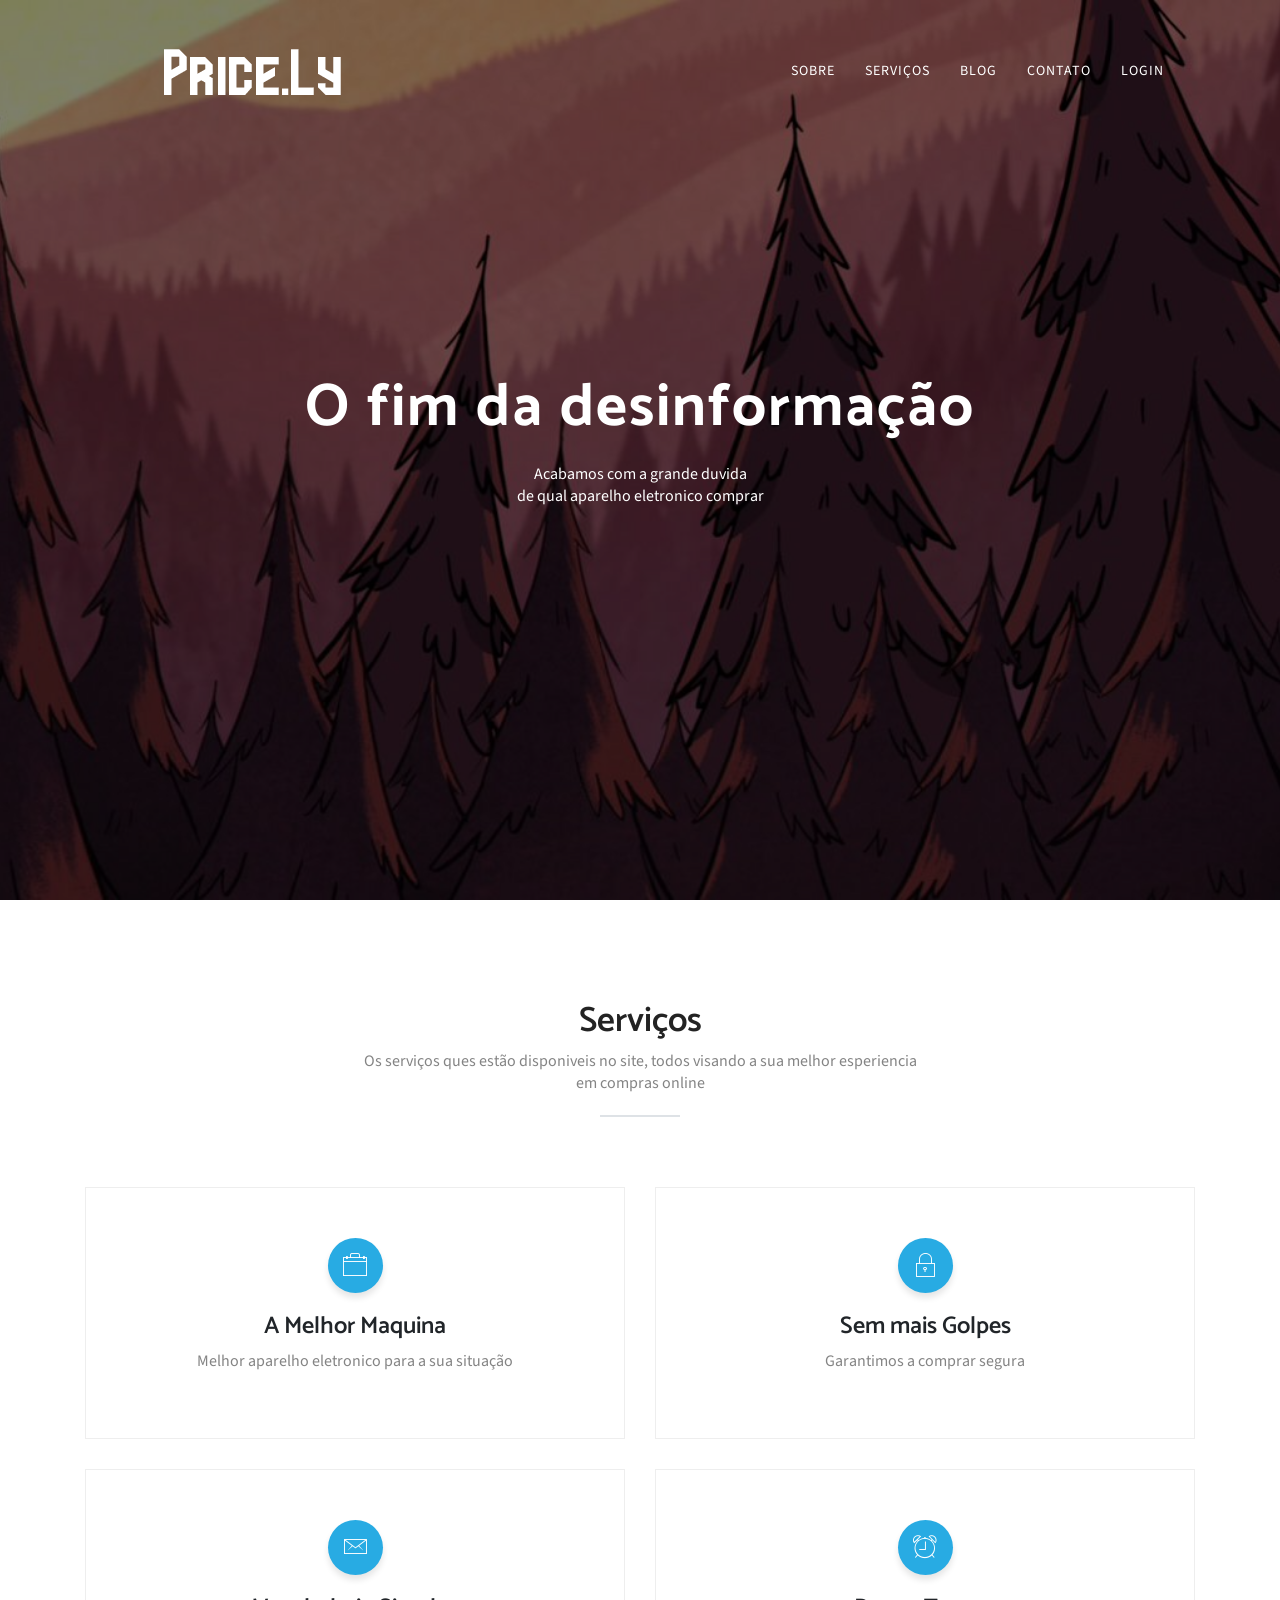
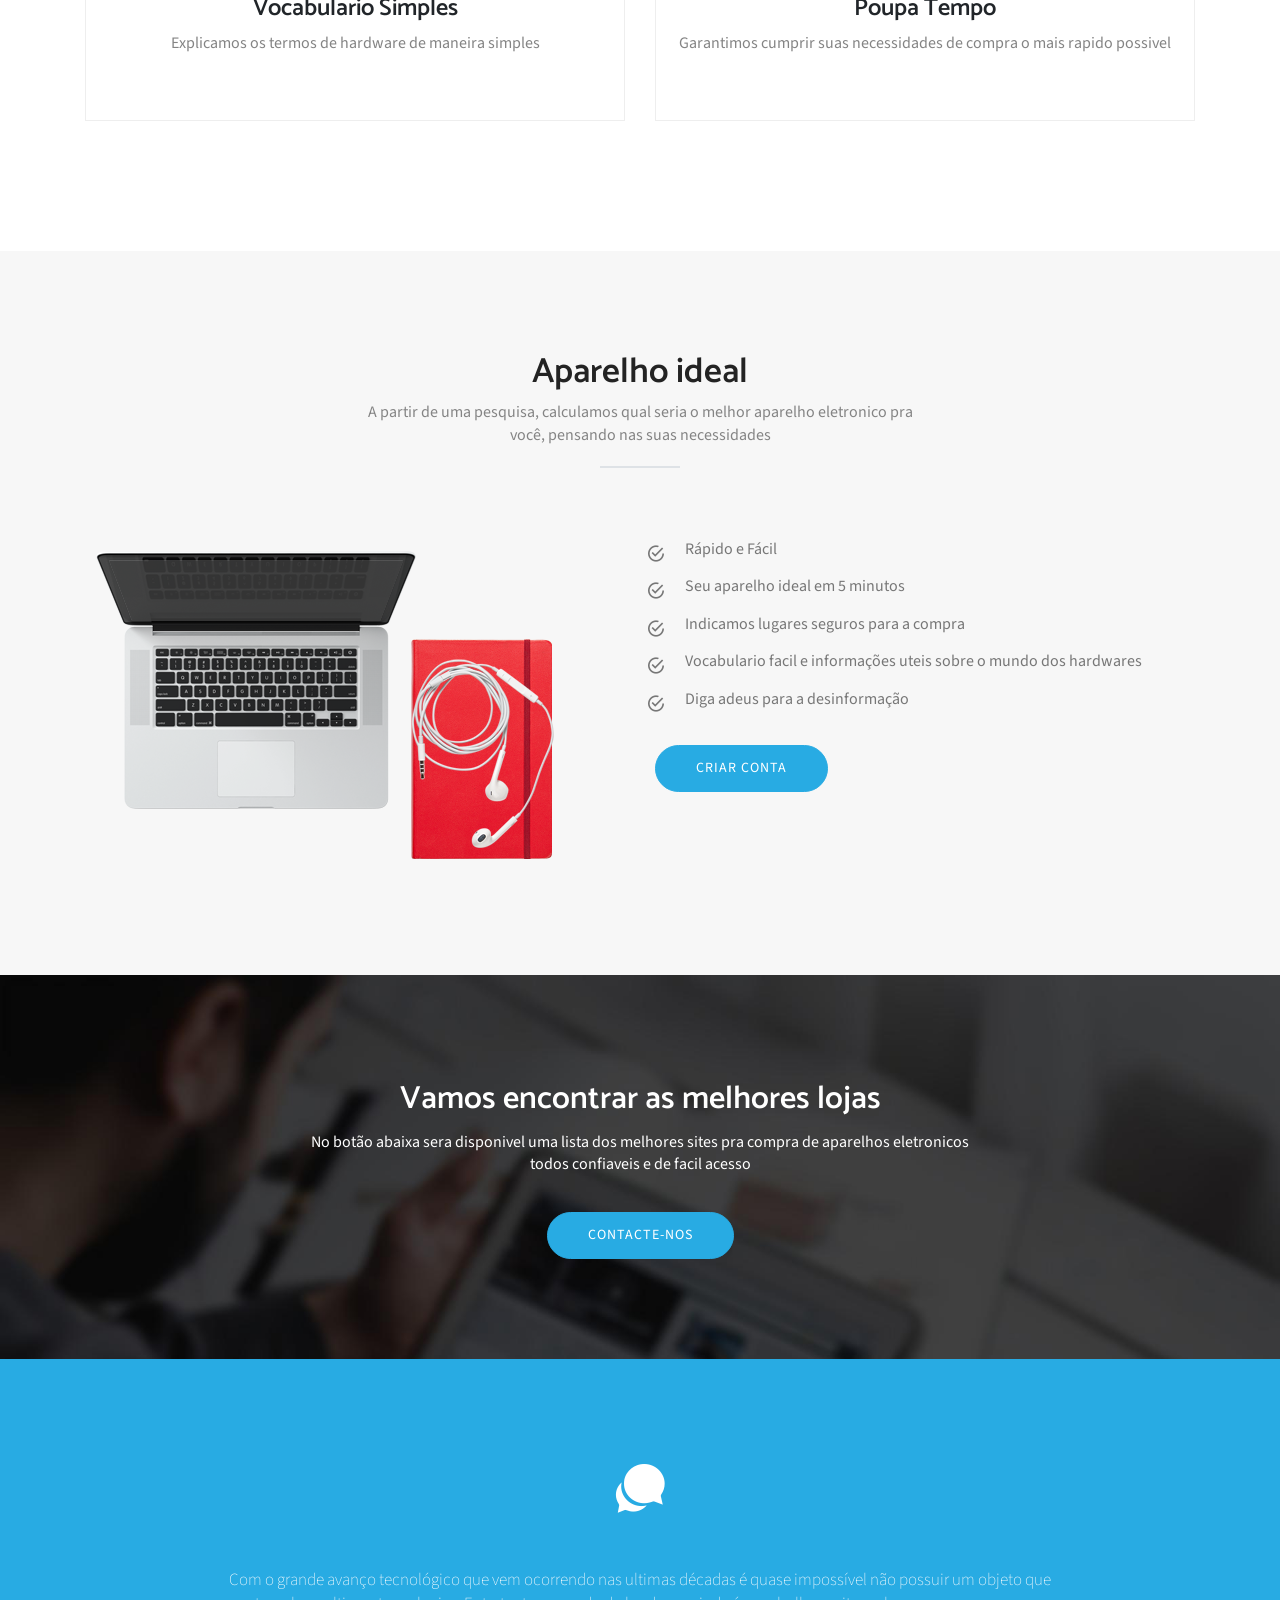
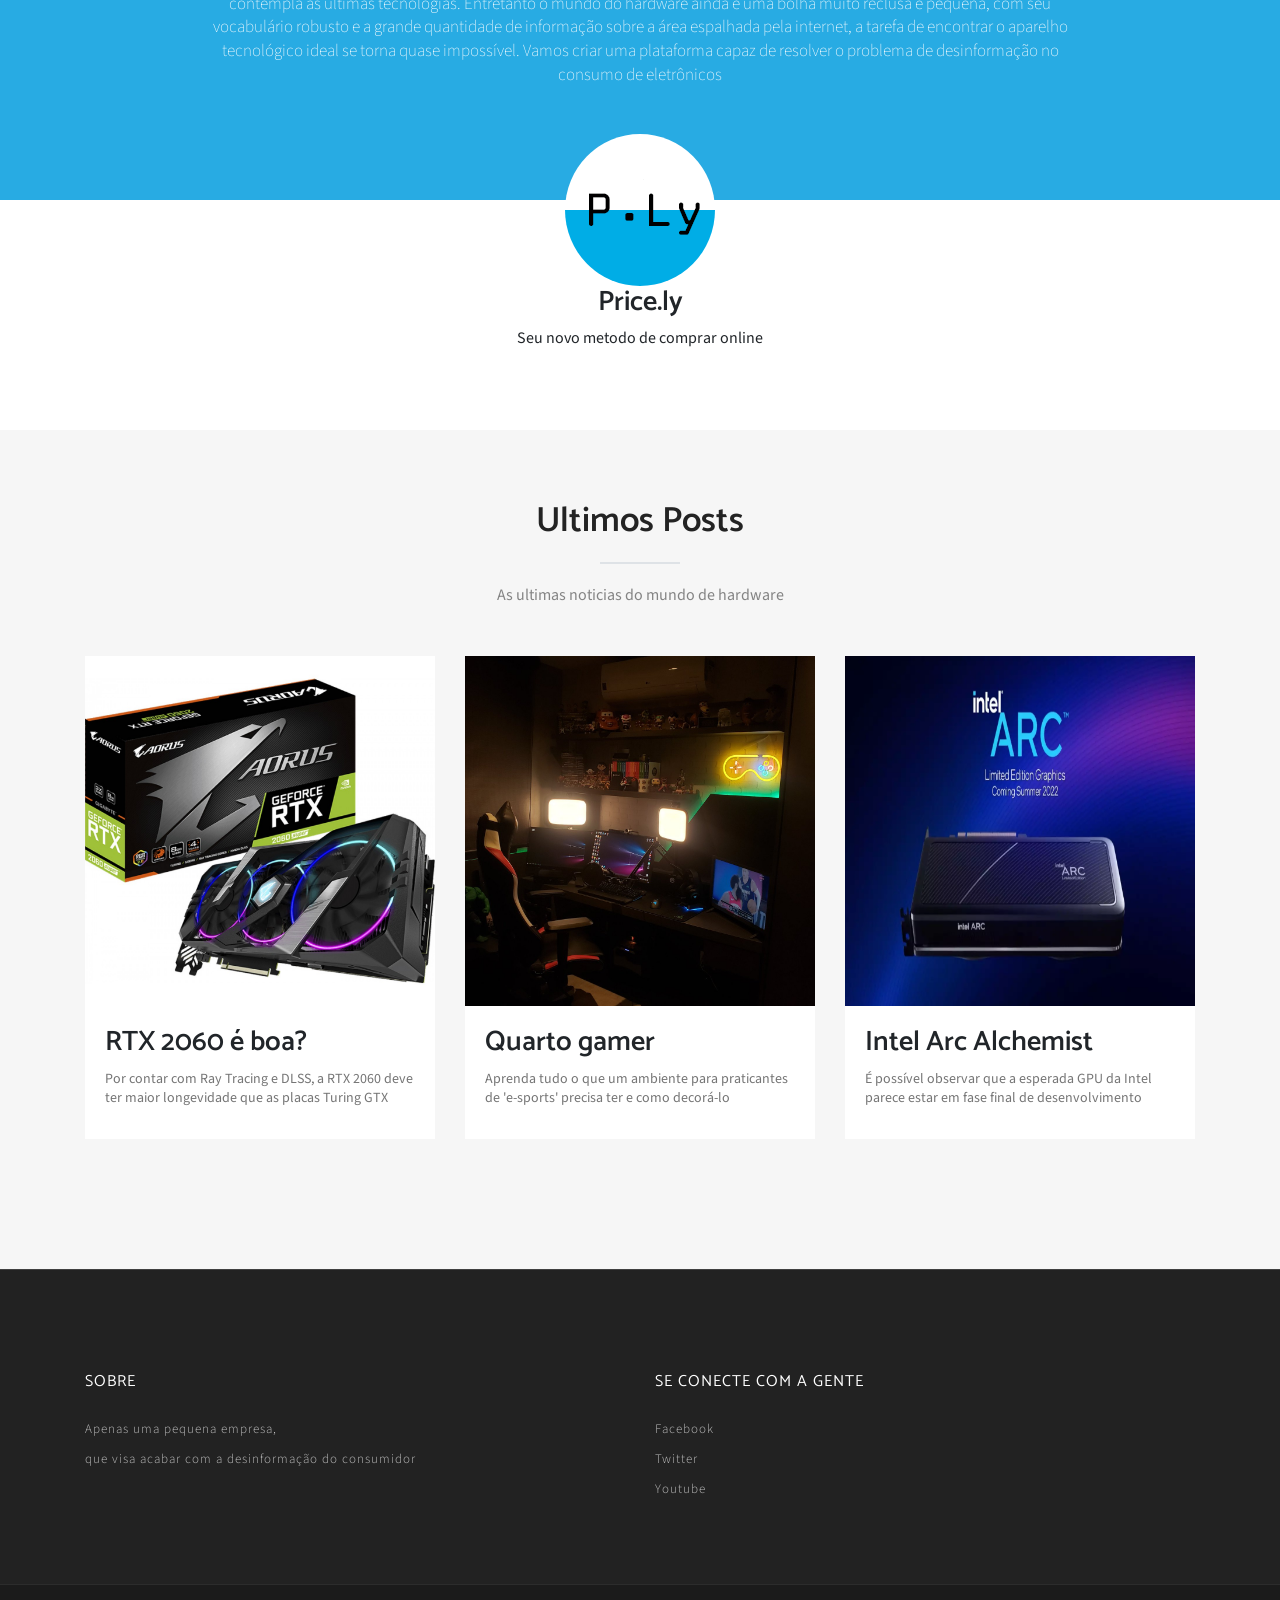
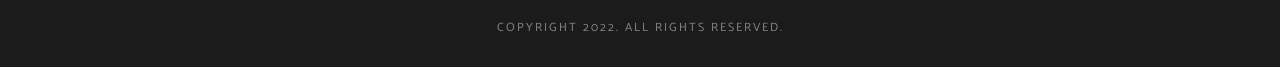
==== codigo/Price.ly/index.html @ 8ca35243 "Template do site" ====
<!DOCTYPE html>
<html>
	<head>
		<meta http-equiv="Content-Type" content="text/html; charset=UTF-8">
		<meta name="description" content="Price.ly">
		
		<meta name="author" content="PedroMiranda">

		<title>Price.ly</title>
		<meta name="viewport" content="width=device-width, initial-scale=1">
		<link rel="stylesheet" href="plugins/themefisher-font/style.css">
		<link rel="stylesheet" href="plugins/bootstrap/css/bootstrap.min.css">
		<link rel="stylesheet" href="plugins/lightbox2/dist/css/lightbox.min.css">
		<link rel="stylesheet" href="plugins/animate/animate.css">
		<link rel="stylesheet" href="plugins/slick/slick.css">
		<link rel="stylesheet" href="css/style.css">  

	</head>

	<body id="body">
		<header class="navigation fixed-top">
			<div class="container">
				<nav class="navbar navbar-expand-lg navbar-light">
				<a class="navbar-brand logo" href="index.html">
					<img class="logo-default" src="images/logo.png" alt="logo"/>
					<img class="logo-white" src="images/logo-white.png" alt="logo"/>
				</a>
				<button class="navbar-toggler" type="button" data-toggle="collapse" data-target="#navigation"
					aria-controls="navigation" aria-expanded="false" aria-label="Toggle navigation">
					<span class="navbar-toggler-icon"></span>
				</button>

				<div class="collapse navbar-collapse" id="navigation">
					<ul class="navbar-nav ml-auto text-center">
						<li class="nav-item ">
							<a class="nav-link" href="#testimonial">Sobre</a>
						</li>
						<li class="nav-item ">
							<a class="nav-link" href="#servicos">Serviços</a>
						</li>
						<li class="nav-item ">
							<a class="nav-link" href="#blog">Blog</a>
						</li>
						<li class="nav-item ">
							<a class="nav-link" href="#footer">Contato</a>
						</li>
						<li class="nav-item ">
							<a class="nav-link" href="#">Login</a>
						</li>
					</ul>
				</div>
				</nav>
			</div>
		</header>
		<div class="hero-slider">
			<div class="slider-item th-fullpage hero-area" style="background-image: url(images/slider/Arvores.jpg);">
				<div class="container">
					<div class="row">
						<div class="col-md-12 text-center">
							<h1 data-duration-in=".3" data-animation-in="fadeInUp" data-delay-in=".1">O fim da desinformação<br></h1>
							<p data-duration-in=".3" data-animation-in="fadeInUp" data-delay-in=".5">Acabamos com a grande duvida<br>de qual aparelho eletronico comprar</p>
						</div>
					</div>
				</div>
			</div>
			<div class="slider-item th-fullpage hero-area" style="background-image: url(images/slider/imagem2.jpg);">
				<div class="container">
					<div class="row">
						<div class="col-md-12 text-center">
							<h1 data-duration-in=".3" data-animation-in="fadeInDown" data-delay-in=".1">Um lugar seguro para comprar</h1>
							<p data-duration-in=".3" data-animation-in="fadeInDown" data-delay-in=".5">Acabou os tempos de ter medo<br>em compras online</p>
						</div>
					</div>
				</div>
			</div>
		</div>
		<section class="service-2 section" id="servicos">
			<div class="container">
				<div class="row">
					<div class="col-12">
						<div class="title text-center">
							<h2>Serviços</h2>
							<p>Os serviços ques estão disponiveis no site, todos visando a sua melhor esperiencia em compras online</p>
							<div class="border"></div>
						</div>
					</div>
					<div class="col-md-12">
						<div class="row text-center">
							<div class="col-md-6 col-sm-6 col-xs-12">
								<div class="service-item">
								<i class="tf-ion-ios-briefcase-outline"></i>
								<h4>A Melhor Maquina</h4>
								<p>Melhor aparelho eletronico para a sua situação</p>
								</div>
							</div>
							<div class="col-md-6 col-sm-6 col-xs-12">
								<div class="service-item">
								<i class="tf-ion-ios-locked-outline"></i>
								<h4>Sem mais Golpes</h4>
								<p>Garantimos a comprar segura</p>
								</div>
							</div>
							<div class="col-md-6 col-sm-6 col-xs-12">
								<div class="service-item">
								<i class="tf-ion-ios-email-outline"></i>
								<h4>Vocabulario Simples</h4>
								<p>Explicamos os termos de hardware de maneira simples</p>
								</div>
							</div>
							<div class="col-md-6 col-sm-6 col-xs-12">
								<div class="service-item">
								<i class="tf-ion-ios-alarm-outline"></i>
								<h4>Poupa Tempo</h4>
								<p>Garantimos cumprir suas necessidades de compra o mais rapido possivel</p>
								</div>
							</div>
						</div>
					</div>
				</div>
			</div>
		</section>
		<section class="about-2 section" id="about">
			<div class="container">
				<div class="row">
					<div class="col-12">
						<div class="title text-center">
							<h2>Aparelho ideal</h2>
							<p>A partir de uma pesquisa, calculamos qual seria o melhor aparelho eletronico pra você, pensando nas suas necessidades</p>
							<div class="border"></div>
						</div>
					</div>
					<div class="col-md-6">
						<img src="images/about/about-2.png" class="img-fluid" alt="">
					</div>
					<div class="col-md-6">
						<ul class="checklist">
							<li>Rápido e Fácil</li>
							<li>Seu aparelho ideal em 5 minutos</li>
							<li>Indicamos lugares seguros para a compra</li>
							<li>Vocabulario facil e informações uteis sobre o mundo dos hardwares</li>
							<li>Diga adeus para a desinformação</li>
						</ul>
						<a href="#" class="btn btn-main mt-20">Criar Conta</a>
					</div>
				</div> 
			</div> 
		</section>
		<section class="call-to-action section">
			<div class="container">
				<div class="row">
					<div class="col-md-12 text-center">
						<h2>Vamos encontrar as melhores lojas</h2>
						<p>No botão abaixa sera disponivel uma lista dos melhores sites pra compra de aparelhos eletronicos<br>todos confiaveis e de facil acesso</p>
						<a href="#" class="btn btn-main">Contacte-nos</a>
					</div>
				</div> 	
			</div>   	
		</section>   		
		<section class="testimonial section" id="testimonial">
			<div class="container">
				<div class="row">				
					<div class="col-lg-12">
						<div class="testimonial-slider">
							<div class="item text-center">
								<i class="tf-ion-chatbubbles"></i>
								<div class="client-details">
									<p>Com o grande avanço tecnológico que vem ocorrendo nas ultimas décadas é quase impossível não possuir um objeto que contempla as ultimas tecnologias. Entretanto o mundo do hardware ainda é uma bolha muito reclusa e pequena, com seu vocabulário robusto e a grande quantidade de informação sobre a área espalhada pela internet, a tarefa de encontrar o aparelho tecnológico ideal se torna quase impossível. Vamos criar uma plataforma capaz de resolver o problema de desinformação no consumo de eletrônicos</p>
								</div>
								<div class="client-thumb">
									<img src="images/logo_pequena.png" class="img-fluid" alt="">
								</div>
								<div class="client-meta">
									<h3>Price.ly</h3>
									<span>Seu novo metodo de comprar online</span>
								</div>
							</div>
						</div>
					</div> 	
				</div>	    
			</div>      
		</section>  
		<section class="blog" id="blog">
			<div class="container">
				<div class="row">
					<div class="col-12">
						<div class="title text-center ">
							<h2> Ultimos <span class="color">Posts</span></h2>
							<div class="border"></div>
							<p>As ultimas noticias do mundo de hardware</p>
						</div>
					</div>
					<article class="col-md-4 col-sm-6 col-xs-12 clearfix ">
						<div class="post-item">
							<div class="media-wrapper">
								<img src="images/blog/post-1.jpg" alt="amazing caves coverimage" class="img-fluid">
							</div>
							<div class="content">
								<h3>RTX 2060 é boa? </h3>
								<p>Por contar com Ray Tracing e DLSS, a RTX 2060 deve ter maior longevidade que as placas Turing GTX</p>
							</div>
						</div>
					</article>
					<article class="col-md-4 col-sm-6 col-xs-12 ">
						<div class="post-item">
							<div class="media-wrapper">
								<img src="images/blog/post-2.jpg" alt="amazing caves coverimage" class="img-fluid">
							</div>
							<div class="content">
								<h3>Quarto gamer</h3>
								<p>Aprenda tudo o que um ambiente para praticantes de 'e-sports' precisa ter e como decorá-lo</p>
							</div>
						</div>
					</article>
					<article class="col-md-4 col-sm-6 col-xs-12 ">
						<div class="post-item">
							<div class="media-wrapper">
								<img src="images/blog/post-3.jpg" alt="amazing caves coverimage" class="img-fluid">
							</div>
							<div class="content">
								<h3>Intel Arc Alchemist</h3>
								<p>É possível observar que a esperada GPU da Intel parece estar em fase final de desenvolvimento</p>
							</div>
						</div>
					</article>
				</div> 
			</div> 
		</section> 

		<footer id="footer" class="bg-one">
			<div class="top-footer">
				<div class="container">
					<div class="row">
						<div class="col-sm-6 col-md-6 col-lg-6">
							<h3>Sobre</h3>
							<p>Apenas uma pequena empresa,<br> que visa acabar com a desinformação do consumidor</p>
						</div>
						<div class="col-sm-6 col-md-6 col-lg-6">
							<ul>
								<li><h3>Se conecte com a gente</h3></li>
								<li><a href="#">Facebook</a></li>
								<li><a href="#">Twitter</a></li>
								<li><a href="#">Youtube</a></li>
							</ul>
						</div>
					</div>
				</div> 
			</div>
			<div class="footer-bottom">
				<h5>Copyright 2022. All rights reserved.</h5>
			</div>
		</footer>

		<script src="plugins/jquery/jquery.min.js"></script>
		<!-- Bootstrap4 -->
		<script src="plugins/bootstrap/js/bootstrap.min.js"></script>
		<!-- Parallax -->
		<script src="plugins/parallax/jquery.parallax-1.1.3.js"></script>
		<!-- lightbox -->
		<script src="plugins/lightbox2/dist/js/lightbox.min.js"></script>
		<!-- Owl Carousel -->
		<script src="plugins/slick/slick.min.js"></script>
		<!-- filter -->
		<script src="plugins/filterizr/jquery.filterizr.min.js"></script>
		<!-- Smooth Scroll js -->
		<script src="plugins/smooth-scroll/smooth-scroll.min.js"></script>
		
		<!-- Custom js -->
		<script src="js/script.js"></script>

	</body>
</html>
---- codigo/Price.ly/plugins/themefisher-font/style.css ----
@font-face {
  font-family: 'themefisher-font';
  src:  url('fonts/themefisher-font.eot?ug5hnh');
  src:  url('fonts/themefisher-font.eot?ug5hnh#iefix') format('embedded-opentype'),
    url('fonts/themefisher-font.ttf?ug5hnh') format('truetype'),
    url('fonts/themefisher-font.woff?ug5hnh') format('woff'),
    url('fonts/themefisher-font.svg?ug5hnh#themefisher-font') format('svg');
  font-weight: normal;
  font-style: normal;
}

[class^="tf-"], [class*=" tf-"] {
  /* use !important to prevent issues with browser extensions that change fonts */
  font-family: 'themefisher-font' !important;
  speak: none;
  font-style: normal;
  font-weight: normal;
  font-variant: normal;
  text-transform: none;
  line-height: 1;

  /* Better Font Rendering =========== */
  -webkit-font-smoothing: antialiased;
  -moz-osx-font-smoothing: grayscale;
}

.tf-ion-alert-circled:before {
  content: "\f100";
}
.tf-ion-alert:before {
  content: "\f101";
}
.tf-ion-android-add-circle:before {
  content: "\f359";
}
.tf-ion-android-add:before {
  content: "\f2c7";
}
.tf-ion-android-alarm-clock:before {
  content: "\f35a";
}
.tf-ion-android-alert:before {
  content: "\f35b";
}
.tf-ion-android-apps:before {
  content: "\f35c";
}
.tf-ion-android-archive:before {
  content: "\f2c9";
}
.tf-ion-android-arrow-back:before {
  content: "\f2ca";
}
.tf-ion-android-arrow-down:before {
  content: "\f35d";
}
.tf-ion-android-arrow-dropdown-circle:before {
  content: "\f35e";
}
.tf-ion-android-arrow-dropdown:before {
  content: "\f35f";
}
.tf-ion-android-arrow-dropleft-circle:before {
  content: "\f360";
}
.tf-ion-android-arrow-dropleft:before {
  content: "\f361";
}
.tf-ion-android-arrow-dropright-circle:before {
  content: "\f362";
}
.tf-ion-android-arrow-dropright:before {
  content: "\f363";
}
.tf-ion-android-arrow-dropup-circle:before {
  content: "\f364";
}
.tf-ion-android-arrow-dropup:before {
  content: "\f365";
}
.tf-ion-android-arrow-forward:before {
  content: "\f30f";
}
.tf-ion-android-arrow-up:before {
  content: "\f366";
}
.tf-ion-android-attach:before {
  content: "\f367";
}
.tf-ion-android-bar:before {
  content: "\f368";
}
.tf-ion-android-bicycle:before {
  content: "\f369";
}
.tf-ion-android-boat:before {
  content: "\f36a";
}
.tf-ion-android-bookmark:before {
  content: "\f36b";
}
.tf-ion-android-bulb:before {
  content: "\f36c";
}
.tf-ion-android-bus:before {
  content: "\f36d";
}
.tf-ion-android-calendar:before {
  content: "\f2d1";
}
.tf-ion-android-call:before {
  content: "\f2d2";
}
.tf-ion-android-camera:before {
  content: "\f2d3";
}
.tf-ion-android-cancel:before {
  content: "\f36e";
}
.tf-ion-android-car:before {
  content: "\f36f";
}
.tf-ion-android-cart:before {
  content: "\f370";
}
.tf-ion-android-chat:before {
  content: "\f2d4";
}
.tf-ion-android-checkbox-blank:before {
  content: "\f371";
}
.tf-ion-android-checkbox-outline-blank:before {
  content: "\f372";
}
.tf-ion-android-checkbox-outline:before {
  content: "\f373";
}
.tf-ion-android-checkbox:before {
  content: "\f374";
}
.tf-ion-android-checkmark-circle:before {
  content: "\f375";
}
.tf-ion-android-clipboard:before {
  content: "\f376";
}
.tf-ion-android-close:before {
  content: "\f2d7";
}
.tf-ion-android-cloud-circle:before {
  content: "\f377";
}
.tf-ion-android-cloud-done:before {
  content: "\f378";
}
.tf-ion-android-cloud-outline:before {
  content: "\f379";
}
.tf-ion-android-cloud:before {
  content: "\f37a";
}
.tf-ion-android-color-palette:before {
  content: "\f37b";
}
.tf-ion-android-compass:before {
  content: "\f37c";
}
.tf-ion-android-contact:before {
  content: "\f2d8";
}
.tf-ion-android-contacts:before {
  content: "\f2d9";
}
.tf-ion-android-contract:before {
  content: "\f37d";
}
.tf-ion-android-create:before {
  content: "\f37e";
}
.tf-ion-android-delete:before {
  content: "\f37f";
}
.tf-ion-android-desktop:before {
  content: "\f380";
}
.tf-ion-android-document:before {
  content: "\f381";
}
.tf-ion-android-done-all:before {
  content: "\f382";
}
.tf-ion-android-done:before {
  content: "\f383";
}
.tf-ion-android-download:before {
  content: "\f2dd";
}
.tf-ion-android-drafts:before {
  content: "\f384";
}
.tf-ion-android-exit:before {
  content: "\f385";
}
.tf-ion-android-expand:before {
  content: "\f386";
}
.tf-ion-android-favorite-outline:before {
  content: "\f387";
}
.tf-ion-android-favorite:before {
  content: "\f388";
}
.tf-ion-android-film:before {
  content: "\f389";
}
.tf-ion-android-folder-open:before {
  content: "\f38a";
}
.tf-ion-android-folder:before {
  content: "\f2e0";
}
.tf-ion-android-funnel:before {
  content: "\f38b";
}
.tf-ion-android-globe:before {
  content: "\f38c";
}
.tf-ion-android-hand:before {
  content: "\f2e3";
}
.tf-ion-android-hangout:before {
  content: "\f38d";
}
.tf-ion-android-happy:before {
  content: "\f38e";
}
.tf-ion-android-home:before {
  content: "\f38f";
}
.tf-ion-android-image:before {
  content: "\f2e4";
}
.tf-ion-android-laptop:before {
  content: "\f390";
}
.tf-ion-android-list:before {
  content: "\f391";
}
.tf-ion-android-locate:before {
  content: "\f2e9";
}
.tf-ion-android-lock:before {
  content: "\f392";
}
.tf-ion-android-mail:before {
  content: "\f2eb";
}
.tf-ion-android-map:before {
  content: "\f393";
}
.tf-ion-android-menu:before {
  content: "\f394";
}
.tf-ion-android-microphone-off:before {
  content: "\f395";
}
.tf-ion-android-microphone:before {
  content: "\f2ec";
}
.tf-ion-android-more-horizontal:before {
  content: "\f396";
}
.tf-ion-android-more-vertical:before {
  content: "\f397";
}
.tf-ion-android-navigate:before {
  content: "\f398";
}
.tf-ion-android-notifications-none:before {
  content: "\f399";
}
.tf-ion-android-notifications-off:before {
  content: "\f39a";
}
.tf-ion-android-notifications:before {
  content: "\f39b";
}
.tf-ion-android-open:before {
  content: "\f39c";
}
.tf-ion-android-options:before {
  content: "\f39d";
}
.tf-ion-android-people:before {
  content: "\f39e";
}
.tf-ion-android-person-add:before {
  content: "\f39f";
}
.tf-ion-android-person:before {
  content: "\f3a0";
}
.tf-ion-android-phone-landscape:before {
  content: "\f3a1";
}
.tf-ion-android-phone-portrait:before {
  content: "\f3a2";
}
.tf-ion-android-pin:before {
  content: "\f3a3";
}
.tf-ion-android-plane:before {
  content: "\f3a4";
}
.tf-ion-android-playstore:before {
  content: "\f2f0";
}
.tf-ion-android-print:before {
  content: "\f3a5";
}
.tf-ion-android-radio-button-off:before {
  content: "\f3a6";
}
.tf-ion-android-radio-button-on:before {
  content: "\f3a7";
}
.tf-ion-android-refresh:before {
  content: "\f3a8";
}
.tf-ion-android-remove-circle:before {
  content: "\f3a9";
}
.tf-ion-android-remove:before {
  content: "\f2f4";
}
.tf-ion-android-restaurant:before {
  content: "\f3aa";
}
.tf-ion-android-sad:before {
  content: "\f3ab";
}
.tf-ion-android-search:before {
  content: "\f2f5";
}
.tf-ion-android-send:before {
  content: "\f2f6";
}
.tf-ion-android-settings:before {
  content: "\f2f7";
}
.tf-ion-android-share-alt:before {
  content: "\f3ac";
}
.tf-ion-android-share:before {
  content: "\f2f8";
}
.tf-ion-android-star-half:before {
  content: "\f3ad";
}
.tf-ion-android-star-outline:before {
  content: "\f3ae";
}
.tf-ion-android-star:before {
  content: "\f2fc";
}
.tf-ion-android-stopwatch:before {
  content: "\f2fd";
}
.tf-ion-android-subway:before {
  content: "\f3af";
}
.tf-ion-android-sunny:before {
  content: "\f3b0";
}
.tf-ion-android-sync:before {
  content: "\f3b1";
}
.tf-ion-android-textsms:before {
  content: "\f3b2";
}
.tf-ion-android-time:before {
  content: "\f3b3";
}
.tf-ion-android-train:before {
  content: "\f3b4";
}
.tf-ion-android-unlock:before {
  content: "\f3b5";
}
.tf-ion-android-upload:before {
  content: "\f3b6";
}
.tf-ion-android-volume-down:before {
  content: "\f3b7";
}
.tf-ion-android-volume-mute:before {
  content: "\f3b8";
}
.tf-ion-android-volume-off:before {
  content: "\f3b9";
}
.tf-ion-android-volume-up:before {
  content: "\f3ba";
}
.tf-ion-android-walk:before {
  content: "\f3bb";
}
.tf-ion-android-warning:before {
  content: "\f3bc";
}
.tf-ion-android-watch:before {
  content: "\f3bd";
}
.tf-ion-android-wifi:before {
  content: "\f305";
}
.tf-ion-aperture:before {
  content: "\f313";
}
.tf-ion-archive:before {
  content: "\f102";
}
.tf-ion-arrow-down-a:before {
  content: "\f103";
}
.tf-ion-arrow-down-b:before {
  content: "\f104";
}
.tf-ion-arrow-down-c:before {
  content: "\f105";
}
.tf-ion-arrow-expand:before {
  content: "\f25e";
}
.tf-ion-arrow-graph-down-left:before {
  content: "\f25f";
}
.tf-ion-arrow-graph-down-right:before {
  content: "\f260";
}
.tf-ion-arrow-graph-up-left:before {
  content: "\f261";
}
.tf-ion-arrow-graph-up-right:before {
  content: "\f262";
}
.tf-ion-arrow-left-a:before {
  content: "\f106";
}
.tf-ion-arrow-left-b:before {
  content: "\f107";
}
.tf-ion-arrow-left-c:before {
  content: "\f108";
}
.tf-ion-arrow-move:before {
  content: "\f263";
}
.tf-ion-arrow-resize:before {
  content: "\f264";
}
.tf-ion-arrow-return-left:before {
  content: "\f265";
}
.tf-ion-arrow-return-right:before {
  content: "\f266";
}
.tf-ion-arrow-right-a:before {
  content: "\f109";
}
.tf-ion-arrow-right-b:before {
  content: "\f10a";
}
.tf-ion-arrow-right-c:before {
  content: "\f10b";
}
.tf-ion-arrow-shrink:before {
  content: "\f267";
}
.tf-ion-arrow-swap:before {
  content: "\f268";
}
.tf-ion-arrow-up-a:before {
  content: "\f10c";
}
.tf-ion-arrow-up-b:before {
  content: "\f10d";
}
.tf-ion-arrow-up-c:before {
  content: "\f10e";
}
.tf-ion-asterisk:before {
  content: "\f314";
}
.tf-ion-at:before {
  content: "\f10f";
}
.tf-ion-backspace-outline:before {
  content: "\f3be";
}
.tf-ion-backspace:before {
  content: "\f3bf";
}
.tf-ion-bag:before {
  content: "\f110";
}
.tf-ion-battery-charging:before {
  content: "\f111";
}
.tf-ion-battery-empty:before {
  content: "\f112";
}
.tf-ion-battery-full:before {
  content: "\f113";
}
.tf-ion-battery-half:before {
  content: "\f114";
}
.tf-ion-battery-low:before {
  content: "\f115";
}
.tf-ion-beaker:before {
  content: "\f269";
}
.tf-ion-beer:before {
  content: "\f26a";
}
.tf-ion-bluetooth:before {
  content: "\f116";
}
.tf-ion-bonfire:before {
  content: "\f315";
}
.tf-ion-bookmark:before {
  content: "\f26b";
}
.tf-ion-bowtie:before {
  content: "\f3c0";
}
.tf-ion-briefcase:before {
  content: "\f26c";
}
.tf-ion-bug:before {
  content: "\f2be";
}
.tf-ion-calculator:before {
  content: "\f26d";
}
.tf-ion-calendar:before {
  content: "\f117";
}
.tf-ion-camera:before {
  content: "\f118";
}
.tf-ion-card:before {
  content: "\f119";
}
.tf-ion-cash:before {
  content: "\f316";
}
.tf-ion-chatbox-working:before {
  content: "\f11a";
}
.tf-ion-chatbox:before {
  content: "\f11b";
}
.tf-ion-chatboxes:before {
  content: "\f11c";
}
.tf-ion-chatbubble-working:before {
  content: "\f11d";
}
.tf-ion-chatbubble:before {
  content: "\f11e";
}
.tf-ion-chatbubbles:before {
  content: "\f11f";
}
.tf-ion-checkmark-circled:before {
  content: "\f120";
}
.tf-ion-checkmark-round:before {
  content: "\f121";
}
.tf-ion-checkmark:before {
  content: "\f122";
}
.tf-ion-chevron-down:before {
  content: "\f123";
}
.tf-ion-chevron-left:before {
  content: "\f124";
}
.tf-ion-chevron-right:before {
  content: "\f125";
}
.tf-ion-chevron-up:before {
  content: "\f126";
}
.tf-ion-clipboard:before {
  content: "\f127";
}
.tf-ion-clock:before {
  content: "\f26e";
}
.tf-ion-close-circled:before {
  content: "\f128";
}
.tf-ion-close-round:before {
  content: "\f129";
}
.tf-ion-close:before {
  content: "\f12a";
}
.tf-ion-closed-captioning:before {
  content: "\f317";
}
.tf-ion-cloud:before {
  content: "\f12b";
}
.tf-ion-code-download:before {
  content: "\f26f";
}
.tf-ion-code-working:before {
  content: "\f270";
}
.tf-ion-code:before {
  content: "\f271";
}
.tf-ion-coffee:before {
  content: "\f272";
}
.tf-ion-compass:before {
  content: "\f273";
}
.tf-ion-compose:before {
  content: "\f12c";
}
.tf-ion-connection-bars:before {
  content: "\f274";
}
.tf-ion-contrast:before {
  content: "\f275";
}
.tf-ion-crop:before {
  content: "\f3c1";
}
.tf-ion-cube:before {
  content: "\f318";
}
.tf-ion-disc:before {
  content: "\f12d";
}
.tf-ion-document-text:before {
  content: "\f12e";
}
.tf-ion-document:before {
  content: "\f12f";
}
.tf-ion-drag:before {
  content: "\f130";
}
.tf-ion-earth:before {
  content: "\f276";
}
.tf-ion-easel:before {
  content: "\f3c2";
}
.tf-ion-edit:before {
  content: "\f2bf";
}
.tf-ion-egg:before {
  content: "\f277";
}
.tf-ion-eject:before {
  content: "\f131";
}
.tf-ion-email-unread:before {
  content: "\f3c3";
}
.tf-ion-email:before {
  content: "\f132";
}
.tf-ion-erlenmeyer-flask-bubbles:before {
  content: "\f3c4";
}
.tf-ion-erlenmeyer-flask:before {
  content: "\f3c5";
}
.tf-ion-eye-disabled:before {
  content: "\f306";
}
.tf-ion-eye:before {
  content: "\f133";
}
.tf-ion-female:before {
  content: "\f278";
}
.tf-ion-filing:before {
  content: "\f134";
}
.tf-ion-film-marker:before {
  content: "\f135";
}
.tf-ion-fireball:before {
  content: "\f319";
}
.tf-ion-flag:before {
  content: "\f279";
}
.tf-ion-flame:before {
  content: "\f31a";
}
.tf-ion-flash-off:before {
  content: "\f136";
}
.tf-ion-flash:before {
  content: "\f137";
}
.tf-ion-folder:before {
  content: "\f139";
}
.tf-ion-fork-repo:before {
  content: "\f2c0";
}
.tf-ion-fork:before {
  content: "\f27a";
}
.tf-ion-forward:before {
  content: "\f13a";
}
.tf-ion-funnel:before {
  content: "\f31b";
}
.tf-ion-gear-a:before {
  content: "\f13d";
}
.tf-ion-gear-b:before {
  content: "\f13e";
}
.tf-ion-grid:before {
  content: "\f13f";
}
.tf-ion-hammer:before {
  content: "\f27b";
}
.tf-ion-happy-outline:before {
  content: "\f3c6";
}
.tf-ion-happy:before {
  content: "\f31c";
}
.tf-ion-headphone:before {
  content: "\f140";
}
.tf-ion-heart-broken:before {
  content: "\f31d";
}
.tf-ion-heart:before {
  content: "\f141";
}
.tf-ion-help-buoy:before {
  content: "\f27c";
}
.tf-ion-help-circled:before {
  content: "\f142";
}
.tf-ion-help:before {
  content: "\f143";
}
.tf-ion-home:before {
  content: "\f144";
}
.tf-ion-icecream:before {
  content: "\f27d";
}
.tf-ion-image:before {
  content: "\f147";
}
.tf-ion-images:before {
  content: "\f148";
}
.tf-ion-information-circled:before {
  content: "\f149";
}
.tf-ion-information:before {
  content: "\f14a";
}
.tf-ion-ionic:before {
  content: "\f14b";
}
.tf-ion-ios-alarm-outline:before {
  content: "\f3c7";
}
.tf-ion-ios-alarm:before {
  content: "\f3c8";
}
.tf-ion-ios-albums-outline:before {
  content: "\f3c9";
}
.tf-ion-ios-albums:before {
  content: "\f3ca";
}
.tf-ion-ios-americanfootball-outline:before {
  content: "\f3cb";
}
.tf-ion-ios-americanfootball:before {
  content: "\f3cc";
}
.tf-ion-ios-analytics-outline:before {
  content: "\f3cd";
}
.tf-ion-ios-analytics:before {
  content: "\f3ce";
}
.tf-ion-ios-arrow-back:before {
  content: "\f3cf";
}
.tf-ion-ios-arrow-down:before {
  content: "\f3d0";
}
.tf-ion-ios-arrow-forward:before {
  content: "\f3d1";
}
.tf-ion-ios-arrow-left:before {
  content: "\f3d2";
}
.tf-ion-ios-arrow-right:before {
  content: "\f3d3";
}
.tf-ion-ios-arrow-thin-down:before {
  content: "\f3d4";
}
.tf-ion-ios-arrow-thin-left:before {
  content: "\f3d5";
}
.tf-ion-ios-arrow-thin-right:before {
  content: "\f3d6";
}
.tf-ion-ios-arrow-thin-up:before {
  content: "\f3d7";
}
.tf-ion-ios-arrow-up:before {
  content: "\f3d8";
}
.tf-ion-ios-at-outline:before {
  content: "\f3d9";
}
.tf-ion-ios-at:before {
  content: "\f3da";
}
.tf-ion-ios-barcode-outline:before {
  content: "\f3db";
}
.tf-ion-ios-barcode:before {
  content: "\f3dc";
}
.tf-ion-ios-baseball-outline:before {
  content: "\f3dd";
}
.tf-ion-ios-baseball:before {
  content: "\f3de";
}
.tf-ion-ios-basketball-outline:before {
  content: "\f3df";
}
.tf-ion-ios-basketball:before {
  content: "\f3e0";
}
.tf-ion-ios-bell-outline:before {
  content: "\f3e1";
}
.tf-ion-ios-bell:before {
  content: "\f3e2";
}
.tf-ion-ios-body-outline:before {
  content: "\f3e3";
}
.tf-ion-ios-body:before {
  content: "\f3e4";
}
.tf-ion-ios-bolt-outline:before {
  content: "\f3e5";
}
.tf-ion-ios-bolt:before {
  content: "\f3e6";
}
.tf-ion-ios-book-outline:before {
  content: "\f3e7";
}
.tf-ion-ios-book:before {
  content: "\f3e8";
}
.tf-ion-ios-bookmarks-outline:before {
  content: "\f3e9";
}
.tf-ion-ios-bookmarks:before {
  content: "\f3ea";
}
.tf-ion-ios-box-outline:before {
  content: "\f3eb";
}
.tf-ion-ios-box:before {
  content: "\f3ec";
}
.tf-ion-ios-briefcase-outline:before {
  content: "\f3ed";
}
.tf-ion-ios-briefcase:before {
  content: "\f3ee";
}
.tf-ion-ios-browsers-outline:before {
  content: "\f3ef";
}
.tf-ion-ios-browsers:before {
  content: "\f3f0";
}
.tf-ion-ios-calculator-outline:before {
  content: "\f3f1";
}
.tf-ion-ios-calculator:before {
  content: "\f3f2";
}
.tf-ion-ios-calendar-outline:before {
  content: "\f3f3";
}
.tf-ion-ios-calendar:before {
  content: "\f3f4";
}
.tf-ion-ios-camera-outline:before {
  content: "\f3f5";
}
.tf-ion-ios-camera:before {
  content: "\f3f6";
}
.tf-ion-ios-cart-outline:before {
  content: "\f3f7";
}
.tf-ion-ios-cart:before {
  content: "\f3f8";
}
.tf-ion-ios-chatboxes-outline:before {
  content: "\f3f9";
}
.tf-ion-ios-chatboxes:before {
  content: "\f3fa";
}
.tf-ion-ios-chatbubble-outline:before {
  content: "\f3fb";
}
.tf-ion-ios-chatbubble:before {
  content: "\f3fc";
}
.tf-ion-ios-checkmark-empty:before {
  content: "\f3fd";
}
.tf-ion-ios-checkmark-outline:before {
  content: "\f3fe";
}
.tf-ion-ios-checkmark:before {
  content: "\f3ff";
}
.tf-ion-ios-circle-filled:before {
  content: "\f400";
}
.tf-ion-ios-circle-outline:before {
  content: "\f401";
}
.tf-ion-ios-clock-outline:before {
  content: "\f402";
}
.tf-ion-ios-clock:before {
  content: "\f403";
}
.tf-ion-ios-close-empty:before {
  content: "\f404";
}
.tf-ion-ios-close-outline:before {
  content: "\f405";
}
.tf-ion-ios-close:before {
  content: "\f406";
}
.tf-ion-ios-cloud-download-outline:before {
  content: "\f407";
}
.tf-ion-ios-cloud-download:before {
  content: "\f408";
}
.tf-ion-ios-cloud-outline:before {
  content: "\f409";
}
.tf-ion-ios-cloud-upload-outline:before {
  content: "\f40a";
}
.tf-ion-ios-cloud-upload:before {
  content: "\f40b";
}
.tf-ion-ios-cloud:before {
  content: "\f40c";
}
.tf-ion-ios-cloudy-night-outline:before {
  content: "\f40d";
}
.tf-ion-ios-cloudy-night:before {
  content: "\f40e";
}
.tf-ion-ios-cloudy-outline:before {
  content: "\f40f";
}
.tf-ion-ios-cloudy:before {
  content: "\f410";
}
.tf-ion-ios-cog-outline:before {
  content: "\f411";
}
.tf-ion-ios-cog:before {
  content: "\f412";
}
.tf-ion-ios-color-filter-outline:before {
  content: "\f413";
}
.tf-ion-ios-color-filter:before {
  content: "\f414";
}
.tf-ion-ios-color-wand-outline:before {
  content: "\f415";
}
.tf-ion-ios-color-wand:before {
  content: "\f416";
}
.tf-ion-ios-compose-outline:before {
  content: "\f417";
}
.tf-ion-ios-compose:before {
  content: "\f418";
}
.tf-ion-ios-contact-outline:before {
  content: "\f419";
}
.tf-ion-ios-contact:before {
  content: "\f41a";
}
.tf-ion-ios-copy-outline:before {
  content: "\f41b";
}
.tf-ion-ios-copy:before {
  content: "\f41c";
}
.tf-ion-ios-crop-strong:before {
  content: "\f41d";
}
.tf-ion-ios-crop:before {
  content: "\f41e";
}
.tf-ion-ios-download-outline:before {
  content: "\f41f";
}
.tf-ion-ios-download:before {
  content: "\f420";
}
.tf-ion-ios-drag:before {
  content: "\f421";
}
.tf-ion-ios-email-outline:before {
  content: "\f422";
}
.tf-ion-ios-email:before {
  content: "\f423";
}
.tf-ion-ios-eye-outline:before {
  content: "\f424";
}
.tf-ion-ios-eye:before {
  content: "\f425";
}
.tf-ion-ios-fastforward-outline:before {
  content: "\f426";
}
.tf-ion-ios-fastforward:before {
  content: "\f427";
}
.tf-ion-ios-filing-outline:before {
  content: "\f428";
}
.tf-ion-ios-filing:before {
  content: "\f429";
}
.tf-ion-ios-film-outline:before {
  content: "\f42a";
}
.tf-ion-ios-film:before {
  content: "\f42b";
}
.tf-ion-ios-flag-outline:before {
  content: "\f42c";
}
.tf-ion-ios-flag:before {
  content: "\f42d";
}
.tf-ion-ios-flame-outline:before {
  content: "\f42e";
}
.tf-ion-ios-flame:before {
  content: "\f42f";
}
.tf-ion-ios-flask-outline:before {
  content: "\f430";
}
.tf-ion-ios-flask:before {
  content: "\f431";
}
.tf-ion-ios-flower-outline:before {
  content: "\f432";
}
.tf-ion-ios-flower:before {
  content: "\f433";
}
.tf-ion-ios-folder-outline:before {
  content: "\f434";
}
.tf-ion-ios-folder:before {
  content: "\f435";
}
.tf-ion-ios-football-outline:before {
  content: "\f436";
}
.tf-ion-ios-football:before {
  content: "\f437";
}
.tf-ion-ios-game-controller-a-outline:before {
  content: "\f438";
}
.tf-ion-ios-game-controller-a:before {
  content: "\f439";
}
.tf-ion-ios-game-controller-b-outline:before {
  content: "\f43a";
}
.tf-ion-ios-game-controller-b:before {
  content: "\f43b";
}
.tf-ion-ios-gear-outline:before {
  content: "\f43c";
}
.tf-ion-ios-gear:before {
  content: "\f43d";
}
.tf-ion-ios-glasses-outline:before {
  content: "\f43e";
}
.tf-ion-ios-glasses:before {
  content: "\f43f";
}
.tf-ion-ios-grid-view-outline:before {
  content: "\f440";
}
.tf-ion-ios-grid-view:before {
  content: "\f441";
}
.tf-ion-ios-heart-outline:before {
  content: "\f442";
}
.tf-ion-ios-heart:before {
  content: "\f443";
}
.tf-ion-ios-help-empty:before {
  content: "\f444";
}
.tf-ion-ios-help-outline:before {
  content: "\f445";
}
.tf-ion-ios-help:before {
  content: "\f446";
}
.tf-ion-ios-home-outline:before {
  content: "\f447";
}
.tf-ion-ios-home:before {
  content: "\f448";
}
.tf-ion-ios-infinite-outline:before {
  content: "\f449";
}
.tf-ion-ios-infinite:before {
  content: "\f44a";
}
.tf-ion-ios-information-empty:before {
  content: "\f44b";
}
.tf-ion-ios-information-outline:before {
  content: "\f44c";
}
.tf-ion-ios-information:before {
  content: "\f44d";
}
.tf-ion-ios-ionic-outline:before {
  content: "\f44e";
}
.tf-ion-ios-keypad-outline:before {
  content: "\f44f";
}
.tf-ion-ios-keypad:before {
  content: "\f450";
}
.tf-ion-ios-lightbulb-outline:before {
  content: "\f451";
}
.tf-ion-ios-lightbulb:before {
  content: "\f452";
}
.tf-ion-ios-list-outline:before {
  content: "\f453";
}
.tf-ion-ios-list:before {
  content: "\f454";
}
.tf-ion-ios-location-outline:before {
  content: "\f455";
}
.tf-ion-ios-location:before {
  content: "\f456";
}
.tf-ion-ios-locked-outline:before {
  content: "\f457";
}
.tf-ion-ios-locked:before {
  content: "\f458";
}
.tf-ion-ios-loop-strong:before {
  content: "\f459";
}
.tf-ion-ios-loop:before {
  content: "\f45a";
}
.tf-ion-ios-medical-outline:before {
  content: "\f45b";
}
.tf-ion-ios-medical:before {
  content: "\f45c";
}
.tf-ion-ios-medkit-outline:before {
  content: "\f45d";
}
.tf-ion-ios-medkit:before {
  content: "\f45e";
}
.tf-ion-ios-mic-off:before {
  content: "\f45f";
}
.tf-ion-ios-mic-outline:before {
  content: "\f460";
}
.tf-ion-ios-mic:before {
  content: "\f461";
}
.tf-ion-ios-minus-empty:before {
  content: "\f462";
}
.tf-ion-ios-minus-outline:before {
  content: "\f463";
}
.tf-ion-ios-minus:before {
  content: "\f464";
}
.tf-ion-ios-monitor-outline:before {
  content: "\f465";
}
.tf-ion-ios-monitor:before {
  content: "\f466";
}
.tf-ion-ios-moon-outline:before {
  content: "\f467";
}
.tf-ion-ios-moon:before {
  content: "\f468";
}
.tf-ion-ios-more-outline:before {
  content: "\f469";
}
.tf-ion-ios-more:before {
  content: "\f46a";
}
.tf-ion-ios-musical-note:before {
  content: "\f46b";
}
.tf-ion-ios-musical-notes:before {
  content: "\f46c";
}
.tf-ion-ios-navigate-outline:before {
  content: "\f46d";
}
.tf-ion-ios-navigate:before {
  content: "\f46e";
}
.tf-ion-ios-nutrition-outline:before {
  content: "\f46f";
}
.tf-ion-ios-nutrition:before {
  content: "\f470";
}
.tf-ion-ios-paper-outline:before {
  content: "\f471";
}
.tf-ion-ios-paper:before {
  content: "\f472";
}
.tf-ion-ios-paperplane-outline:before {
  content: "\f473";
}
.tf-ion-ios-paperplane:before {
  content: "\f474";
}
.tf-ion-ios-partlysunny-outline:before {
  content: "\f475";
}
.tf-ion-ios-partlysunny:before {
  content: "\f476";
}
.tf-ion-ios-pause-outline:before {
  content: "\f477";
}
.tf-ion-ios-pause:before {
  content: "\f478";
}
.tf-ion-ios-paw-outline:before {
  content: "\f479";
}
.tf-ion-ios-paw:before {
  content: "\f47a";
}
.tf-ion-ios-people-outline:before {
  content: "\f47b";
}
.tf-ion-ios-people:before {
  content: "\f47c";
}
.tf-ion-ios-person-outline:before {
  content: "\f47d";
}
.tf-ion-ios-person:before {
  content: "\f47e";
}
.tf-ion-ios-personadd-outline:before {
  content: "\f47f";
}
.tf-ion-ios-personadd:before {
  content: "\f480";
}
.tf-ion-ios-photos-outline:before {
  content: "\f481";
}
.tf-ion-ios-photos:before {
  content: "\f482";
}
.tf-ion-ios-pie-outline:before {
  content: "\f483";
}
.tf-ion-ios-pie:before {
  content: "\f484";
}
.tf-ion-ios-pint-outline:before {
  content: "\f485";
}
.tf-ion-ios-pint:before {
  content: "\f486";
}
.tf-ion-ios-play-outline:before {
  content: "\f487";
}
.tf-ion-ios-play:before {
  content: "\f488";
}
.tf-ion-ios-plus-empty:before {
  content: "\f489";
}
.tf-ion-ios-plus-outline:before {
  content: "\f48a";
}
.tf-ion-ios-plus:before {
  content: "\f48b";
}
.tf-ion-ios-pricetag-outline:before {
  content: "\f48c";
}
.tf-ion-ios-pricetag:before {
  content: "\f48d";
}
.tf-ion-ios-pricetags-outline:before {
  content: "\f48e";
}
.tf-ion-ios-pricetags:before {
  content: "\f48f";
}
.tf-ion-ios-printer-outline:before {
  content: "\f490";
}
.tf-ion-ios-printer:before {
  content: "\f491";
}
.tf-ion-ios-pulse-strong:before {
  content: "\f492";
}
.tf-ion-ios-pulse:before {
  content: "\f493";
}
.tf-ion-ios-rainy-outline:before {
  content: "\f494";
}
.tf-ion-ios-rainy:before {
  content: "\f495";
}
.tf-ion-ios-recording-outline:before {
  content: "\f496";
}
.tf-ion-ios-recording:before {
  content: "\f497";
}
.tf-ion-ios-redo-outline:before {
  content: "\f498";
}
.tf-ion-ios-redo:before {
  content: "\f499";
}
.tf-ion-ios-refresh-empty:before {
  content: "\f49a";
}
.tf-ion-ios-refresh-outline:before {
  content: "\f49b";
}
.tf-ion-ios-refresh:before {
  content: "\f49c";
}
.tf-ion-ios-reload:before {
  content: "\f49d";
}
.tf-ion-ios-reverse-camera-outline:before {
  content: "\f49e";
}
.tf-ion-ios-reverse-camera:before {
  content: "\f49f";
}
.tf-ion-ios-rewind-outline:before {
  content: "\f4a0";
}
.tf-ion-ios-rewind:before {
  content: "\f4a1";
}
.tf-ion-ios-rose-outline:before {
  content: "\f4a2";
}
.tf-ion-ios-rose:before {
  content: "\f4a3";
}
.tf-ion-ios-search-strong:before {
  content: "\f4a4";
}
.tf-ion-ios-search:before {
  content: "\f4a5";
}
.tf-ion-ios-settings-strong:before {
  content: "\f4a6";
}
.tf-ion-ios-settings:before {
  content: "\f4a7";
}
.tf-ion-ios-shuffle-strong:before {
  content: "\f4a8";
}
.tf-ion-ios-shuffle:before {
  content: "\f4a9";
}
.tf-ion-ios-skipbackward-outline:before {
  content: "\f4aa";
}
.tf-ion-ios-skipbackward:before {
  content: "\f4ab";
}
.tf-ion-ios-skipforward-outline:before {
  content: "\f4ac";
}
.tf-ion-ios-skipforward:before {
  content: "\f4ad";
}
.tf-ion-ios-snowy:before {
  content: "\f4ae";
}
.tf-ion-ios-speedometer-outline:before {
  content: "\f4af";
}
.tf-ion-ios-speedometer:before {
  content: "\f4b0";
}
.tf-ion-ios-star-half:before {
  content: "\f4b1";
}
.tf-ion-ios-star-outline:before {
  content: "\f4b2";
}
.tf-ion-ios-star:before {
  content: "\f4b3";
}
.tf-ion-ios-stopwatch-outline:before {
  content: "\f4b4";
}
.tf-ion-ios-stopwatch:before {
  content: "\f4b5";
}
.tf-ion-ios-sunny-outline:before {
  content: "\f4b6";
}
.tf-ion-ios-sunny:before {
  content: "\f4b7";
}
.tf-ion-ios-telephone-outline:before {
  content: "\f4b8";
}
.tf-ion-ios-telephone:before {
  content: "\f4b9";
}
.tf-ion-ios-tennisball-outline:before {
  content: "\f4ba";
}
.tf-ion-ios-tennisball:before {
  content: "\f4bb";
}
.tf-ion-ios-thunderstorm-outline:before {
  content: "\f4bc";
}
.tf-ion-ios-thunderstorm:before {
  content: "\f4bd";
}
.tf-ion-ios-time-outline:before {
  content: "\f4be";
}
.tf-ion-ios-time:before {
  content: "\f4bf";
}
.tf-ion-ios-timer-outline:before {
  content: "\f4c0";
}
.tf-ion-ios-timer:before {
  content: "\f4c1";
}
.tf-ion-ios-toggle-outline:before {
  content: "\f4c2";
}
.tf-ion-ios-toggle:before {
  content: "\f4c3";
}
.tf-ion-ios-trash-outline:before {
  content: "\f4c4";
}
.tf-ion-ios-trash:before {
  content: "\f4c5";
}
.tf-ion-ios-undo-outline:before {
  content: "\f4c6";
}
.tf-ion-ios-undo:before {
  content: "\f4c7";
}
.tf-ion-ios-unlocked-outline:before {
  content: "\f4c8";
}
.tf-ion-ios-unlocked:before {
  content: "\f4c9";
}
.tf-ion-ios-upload-outline:before {
  content: "\f4ca";
}
.tf-ion-ios-upload:before {
  content: "\f4cb";
}
.tf-ion-ios-videocam-outline:before {
  content: "\f4cc";
}
.tf-ion-ios-videocam:before {
  content: "\f4cd";
}
.tf-ion-ios-volume-high:before {
  content: "\f4ce";
}
.tf-ion-ios-volume-low:before {
  content: "\f4cf";
}
.tf-ion-ios-wineglass-outline:before {
  content: "\f4d0";
}
.tf-ion-ios-wineglass:before {
  content: "\f4d1";
}
.tf-ion-ios-world-outline:before {
  content: "\f4d2";
}
.tf-ion-ios-world:before {
  content: "\f4d3";
}
.tf-ion-ipad:before {
  content: "\f1f9";
}
.tf-ion-iphone:before {
  content: "\f1fa";
}
.tf-ion-ipod:before {
  content: "\f1fb";
}
.tf-ion-jet:before {
  content: "\f295";
}
.tf-ion-key:before {
  content: "\f296";
}
.tf-ion-knife:before {
  content: "\f297";
}
.tf-ion-laptop:before {
  content: "\f1fc";
}
.tf-ion-leaf:before {
  content: "\f1fd";
}
.tf-ion-levels:before {
  content: "\f298";
}
.tf-ion-lightbulb:before {
  content: "\f299";
}
.tf-ion-link:before {
  content: "\f1fe";
}
.tf-ion-load-a:before {
  content: "\f29a";
}
.tf-ion-load-b:before {
  content: "\f29b";
}
.tf-ion-load-c:before {
  content: "\f29c";
}
.tf-ion-load-d:before {
  content: "\f29d";
}
.tf-ion-location:before {
  content: "\f1ff";
}
.tf-ion-lock-combination:before {
  content: "\f4d4";
}
.tf-ion-locked:before {
  content: "\f200";
}
.tf-ion-log-in:before {
  content: "\f29e";
}
.tf-ion-log-out:before {
  content: "\f29f";
}
.tf-ion-loop:before {
  content: "\f201";
}
.tf-ion-magnet:before {
  content: "\f2a0";
}
.tf-ion-male:before {
  content: "\f2a1";
}
.tf-ion-man:before {
  content: "\f202";
}
.tf-ion-map:before {
  content: "\f203";
}
.tf-ion-medkit:before {
  content: "\f2a2";
}
.tf-ion-merge:before {
  content: "\f33f";
}
.tf-ion-mic-a:before {
  content: "\f204";
}
.tf-ion-mic-b:before {
  content: "\f205";
}
.tf-ion-mic-c:before {
  content: "\f206";
}
.tf-ion-minus-circled:before {
  content: "\f207";
}
.tf-ion-minus-round:before {
  content: "\f208";
}
.tf-ion-minus:before {
  content: "\f209";
}
.tf-ion-model-s:before {
  content: "\f2c1";
}
.tf-ion-monitor:before {
  content: "\f20a";
}
.tf-ion-more:before {
  content: "\f20b";
}
.tf-ion-mouse:before {
  content: "\f340";
}
.tf-ion-music-note:before {
  content: "\f20c";
}
.tf-ion-navicon-round:before {
  content: "\f20d";
}
.tf-ion-navicon:before {
  content: "\f20e";
}
.tf-ion-navigate:before {
  content: "\f2a3";
}
.tf-ion-network:before {
  content: "\f341";
}
.tf-ion-no-smoking:before {
  content: "\f2c2";
}
.tf-ion-nuclear:before {
  content: "\f2a4";
}
.tf-ion-outlet:before {
  content: "\f342";
}
.tf-ion-paintbrush:before {
  content: "\f4d5";
}
.tf-ion-paintbucket:before {
  content: "\f4d6";
}
.tf-ion-paper-airplane:before {
  content: "\f2c3";
}
.tf-ion-paperclip:before {
  content: "\f20f";
}
.tf-ion-pause:before {
  content: "\f210";
}
.tf-ion-person-add:before {
  content: "\f211";
}
.tf-ion-person-stalker:before {
  content: "\f212";
}
.tf-ion-person:before {
  content: "\f213";
}
.tf-ion-pie-graph:before {
  content: "\f2a5";
}
.tf-ion-pin:before {
  content: "\f2a6";
}
.tf-ion-pinpoint:before {
  content: "\f2a7";
}
.tf-ion-pizza:before {
  content: "\f2a8";
}
.tf-ion-plane:before {
  content: "\f214";
}
.tf-ion-planet:before {
  content: "\f343";
}
.tf-ion-play:before {
  content: "\f215";
}
.tf-ion-playstation:before {
  content: "\f30a";
}
.tf-ion-plus-circled:before {
  content: "\f216";
}
.tf-ion-plus-round:before {
  content: "\f217";
}
.tf-ion-plus:before {
  content: "\f218";
}
.tf-ion-podium:before {
  content: "\f344";
}
.tf-ion-pound:before {
  content: "\f219";
}
.tf-ion-power:before {
  content: "\f2a9";
}
.tf-ion-pricetag:before {
  content: "\f2aa";
}
.tf-ion-pricetags:before {
  content: "\f2ab";
}
.tf-ion-printer:before {
  content: "\f21a";
}
.tf-ion-pull-request:before {
  content: "\f345";
}
.tf-ion-qr-scanner:before {
  content: "\f346";
}
.tf-ion-quote:before {
  content: "\f347";
}
.tf-ion-radio-waves:before {
  content: "\f2ac";
}
.tf-ion-record:before {
  content: "\f21b";
}
.tf-ion-refresh:before {
  content: "\f21c";
}
.tf-ion-reply-all:before {
  content: "\f21d";
}
.tf-ion-reply:before {
  content: "\f21e";
}
.tf-ion-ribbon-a:before {
  content: "\f348";
}
.tf-ion-ribbon-b:before {
  content: "\f349";
}
.tf-ion-sad-outline:before {
  content: "\f4d7";
}
.tf-ion-sad:before {
  content: "\f34a";
}
.tf-ion-scissors:before {
  content: "\f34b";
}
.tf-ion-search:before {
  content: "\f21f";
}
.tf-ion-settings:before {
  content: "\f2ad";
}
.tf-ion-share:before {
  content: "\f220";
}
.tf-ion-shuffle:before {
  content: "\f221";
}
.tf-ion-skip-backward:before {
  content: "\f222";
}
.tf-ion-skip-forward:before {
  content: "\f223";
}
.tf-ion-social-android-outline:before {
  content: "\f224";
}
.tf-ion-social-android:before {
  content: "\f225";
}
.tf-ion-social-angular-outline:before {
  content: "\f4d8";
}
.tf-ion-social-angular:before {
  content: "\f4d9";
}
.tf-ion-social-apple-outline:before {
  content: "\f226";
}
.tf-ion-social-apple:before {
  content: "\f227";
}
.tf-ion-social-bitcoin-outline:before {
  content: "\f2ae";
}
.tf-ion-social-bitcoin:before {
  content: "\f2af";
}
.tf-ion-social-buffer-outline:before {
  content: "\f228";
}
.tf-ion-social-buffer:before {
  content: "\f229";
}
.tf-ion-social-chrome-outline:before {
  content: "\f4da";
}
.tf-ion-social-chrome:before {
  content: "\f4db";
}
.tf-ion-social-codepen-outline:before {
  content: "\f4dc";
}
.tf-ion-social-codepen:before {
  content: "\f4dd";
}
.tf-ion-social-css3-outline:before {
  content: "\f4de";
}
.tf-ion-social-css3:before {
  content: "\f4df";
}
.tf-ion-social-designernews-outline:before {
  content: "\f22a";
}
.tf-ion-social-designernews:before {
  content: "\f22b";
}
.tf-ion-social-dribbble-outline:before {
  content: "\f22c";
}
.tf-ion-social-dribbble:before {
  content: "\f22d";
}
.tf-ion-social-dropbox-outline:before {
  content: "\f22e";
}
.tf-ion-social-dropbox:before {
  content: "\f22f";
}
.tf-ion-social-euro-outline:before {
  content: "\f4e0";
}
.tf-ion-social-euro:before {
  content: "\f4e1";
}
.tf-ion-social-facebook-outline:before {
  content: "\f230";
}
.tf-ion-social-facebook:before {
  content: "\f231";
}
.tf-ion-social-foursquare-outline:before {
  content: "\f34c";
}
.tf-ion-social-foursquare:before {
  content: "\f34d";
}
.tf-ion-social-freebsd-devil:before {
  content: "\f2c4";
}
.tf-ion-social-github-outline:before {
  content: "\f232";
}
.tf-ion-social-github:before {
  content: "\f233";
}
.tf-ion-social-google-outline:before {
  content: "\f34e";
}
.tf-ion-social-google:before {
  content: "\f34f";
}
.tf-ion-social-googleplus-outline:before {
  content: "\f234";
}
.tf-ion-social-googleplus:before {
  content: "\f235";
}
.tf-ion-social-hackernews-outline:before {
  content: "\f236";
}
.tf-ion-social-hackernews:before {
  content: "\f237";
}
.tf-ion-social-html5-outline:before {
  content: "\f4e2";
}
.tf-ion-social-html5:before {
  content: "\f4e3";
}
.tf-ion-social-instagram-outline:before {
  content: "\f350";
}
.tf-ion-social-instagram:before {
  content: "\f351";
}
.tf-ion-social-javascript-outline:before {
  content: "\f4e4";
}
.tf-ion-social-javascript:before {
  content: "\f4e5";
}
.tf-ion-social-linkedin-outline:before {
  content: "\f238";
}
.tf-ion-social-linkedin:before {
  content: "\f239";
}
.tf-ion-social-markdown:before {
  content: "\f4e6";
}
.tf-ion-social-nodejs:before {
  content: "\f4e7";
}
.tf-ion-social-octocat:before {
  content: "\f4e8";
}
.tf-ion-social-pinterest-outline:before {
  content: "\f2b0";
}
.tf-ion-social-pinterest:before {
  content: "\f2b1";
}
.tf-ion-social-python:before {
  content: "\f4e9";
}
.tf-ion-social-reddit-outline:before {
  content: "\f23a";
}
.tf-ion-social-reddit:before {
  content: "\f23b";
}
.tf-ion-social-rss-outline:before {
  content: "\f23c";
}
.tf-ion-social-rss:before {
  content: "\f23d";
}
.tf-ion-social-sass:before {
  content: "\f4ea";
}
.tf-ion-social-skype-outline:before {
  content: "\f23e";
}
.tf-ion-social-skype:before {
  content: "\f23f";
}
.tf-ion-social-snapchat-outline:before {
  content: "\f4eb";
}
.tf-ion-social-snapchat:before {
  content: "\f4ec";
}
.tf-ion-social-tumblr-outline:before {
  content: "\f240";
}
.tf-ion-social-tumblr:before {
  content: "\f241";
}
.tf-ion-social-tux:before {
  content: "\f2c5";
}
.tf-ion-social-twitch-outline:before {
  content: "\f4ed";
}
.tf-ion-social-twitch:before {
  content: "\f4ee";
}
.tf-ion-social-twitter-outline:before {
  content: "\f242";
}
.tf-ion-social-twitter:before {
  content: "\f243";
}
.tf-ion-social-usd-outline:before {
  content: "\f352";
}
.tf-ion-social-usd:before {
  content: "\f353";
}
.tf-ion-social-vimeo-outline:before {
  content: "\f244";
}
.tf-ion-social-vimeo:before {
  content: "\f245";
}
.tf-ion-social-whatsapp-outline:before {
  content: "\f4ef";
}
.tf-ion-social-whatsapp:before {
  content: "\f4f0";
}
.tf-ion-social-windows-outline:before {
  content: "\f246";
}
.tf-ion-social-windows:before {
  content: "\f247";
}
.tf-ion-social-wordpress-outline:before {
  content: "\f248";
}
.tf-ion-social-wordpress:before {
  content: "\f249";
}
.tf-ion-social-yahoo-outline:before {
  content: "\f24a";
}
.tf-ion-social-yahoo:before {
  content: "\f24b";
}
.tf-ion-social-yen-outline:before {
  content: "\f4f1";
}
.tf-ion-social-yen:before {
  content: "\f4f2";
}
.tf-ion-social-youtube-outline:before {
  content: "\f24c";
}
.tf-ion-social-youtube:before {
  content: "\f24d";
}
.tf-ion-soup-can-outline:before {
  content: "\f4f3";
}
.tf-ion-soup-can:before {
  content: "\f4f4";
}
.tf-ion-speakerphone:before {
  content: "\f2b2";
}
.tf-ion-speedometer:before {
  content: "\f2b3";
}
.tf-ion-spoon:before {
  content: "\f2b4";
}
.tf-ion-star:before {
  content: "\f24e";
}
.tf-ion-stats-bars:before {
  content: "\f2b5";
}
.tf-ion-steam:before {
  content: "\f30b";
}
.tf-ion-stop:before {
  content: "\f24f";
}
.tf-ion-thermometer:before {
  content: "\f2b6";
}
.tf-ion-thumbsdown:before {
  content: "\f250";
}
.tf-ion-thumbsup:before {
  content: "\f251";
}
.tf-ion-toggle-filled:before {
  content: "\f354";
}
.tf-ion-toggle:before {
  content: "\f355";
}
.tf-ion-transgender:before {
  content: "\f4f5";
}
.tf-ion-trash-a:before {
  content: "\f252";
}
.tf-ion-trash-b:before {
  content: "\f253";
}
.tf-ion-trophy:before {
  content: "\f356";
}
.tf-ion-tshirt-outline:before {
  content: "\f4f6";
}
.tf-ion-tshirt:before {
  content: "\f4f7";
}
.tf-ion-umbrella:before {
  content: "\f2b7";
}
.tf-ion-university:before {
  content: "\f357";
}
.tf-ion-unlocked:before {
  content: "\f254";
}
.tf-ion-upload:before {
  content: "\f255";
}
.tf-ion-usb:before {
  content: "\f2b8";
}
.tf-ion-videocamera:before {
  content: "\f256";
}
.tf-ion-volume-high:before {
  content: "\f257";
}
.tf-ion-volume-low:before {
  content: "\f258";
}
.tf-ion-volume-medium:before {
  content: "\f259";
}
.tf-ion-volume-mute:before {
  content: "\f25a";
}
.tf-ion-wand:before {
  content: "\f358";
}
.tf-ion-waterdrop:before {
  content: "\f25b";
}
.tf-ion-wifi:before {
  content: "\f25c";
}
.tf-ion-wineglass:before {
  content: "\f2b9";
}
.tf-ion-woman:before {
  content: "\f25d";
}
.tf-ion-wrench:before {
  content: "\f2ba";
}
.tf-ion-xbox:before {
  content: "\f30c";
}
.tf-mobile:before {
  content: "\e000";
}
.tf-laptop:before {
  content: "\e001";
}
.tf-desktop:before {
  content: "\e002";
}
.tf-phone2:before {
  content: "\e004";
}
.tf-document3:before {
  content: "\e005";
}
.tf-documents5:before {
  content: "\e006";
}
.tf-search3:before {
  content: "\e007";
}
.tf-clipboard4:before {
  content: "\e008";
}
.tf-newspaper:before {
  content: "\e009";
}
.tf-notebook9:before {
  content: "\e00a";
}
.tf-book-open:before {
  content: "\e00b";
}
.tf-browser:before {
  content: "\e00c";
}
.tf-calendar2:before {
  content: "\e00d";
}
.tf-presentation:before {
  content: "\e00e";
}
.tf-picture:before {
  content: "\e00f";
}
.tf-pictures:before {
  content: "\e010";
}
.tf-video:before {
  content: "\e011";
}
.tf-camera2:before {
  content: "\e012";
}
.tf-printer:before {
  content: "\e013";
}
.tf-toolbox:before {
  content: "\e014";
}
.tf-briefcase2:before {
  content: "\e015";
}
.tf-wallet:before {
  content: "\e016";
}
.tf-gift2:before {
  content: "\e017";
}
.tf-bargraph:before {
  content: "\e018";
}
.tf-grid:before {
  content: "\e019";
}
.tf-expand2:before {
  content: "\e01a";
}
.tf-focus:before {
  content: "\e01b";
}
.tf-edit:before {
  content: "\e01c";
}
.tf-ribbon:before {
  content: "\e01e";
}
.tf-adjustments:before {
  content: "\e01d";
}
.tf-hourglass:before {
  content: "\e01f";
}
.tf-lock2:before {
  content: "\e020";
}
.tf-megaphone:before {
  content: "\e021";
}
.tf-shield2:before {
  content: "\e022";
}
.tf-trophy6:before {
  content: "\e023";
}
.tf-flag2:before {
  content: "\e024";
}
.tf-map2:before {
  content: "\e025";
}
.tf-puzzle:before {
  content: "\e026";
}
.tf-basket:before {
  content: "\e027";
}
.tf-envelope2:before {
  content: "\e028";
}
.tf-streetsign:before {
  content: "\e029";
}
.tf-telescope:before {
  content: "\e02a";
}
.tf-gears:before {
  content: "\e02b";
}
.tf-key:before {
  content: "\e02c";
}
.tf-paperclip4:before {
  content: "\e02d";
}
.tf-attachment:before {
  content: "\e02e";
}
.tf-pricetags:before {
  content: "\e02f";
}
.tf-lightbulb:before {
  content: "\e030";
}
.tf-layers:before {
  content: "\e031";
}
.tf-pencil2:before {
  content: "\e032";
}
.tf-tools:before {
  content: "\e033";
}
.tf-tools-2:before {
  content: "\e034";
}
.tf-scissors2:before {
  content: "\e035";
}
.tf-paintbrush:before {
  content: "\e036";
}
.tf-magnifying-glass:before {
  content: "\e037";
}
.tf-circle-compass:before {
  content: "\e038";
}
.tf-linegraph:before {
  content: "\e039";
}
.tf-mic:before {
  content: "\e03a";
}
.tf-strategy:before {
  content: "\e03b";
}
.tf-beaker:before {
  content: "\e03c";
}
.tf-caution:before {
  content: "\e03d";
}
.tf-recycle2:before {
  content: "\e03e";
}
.tf-anchor2:before {
  content: "\e03f";
}
.tf-profile-male:before {
  content: "\e040";
}
.tf-profile-female:before {
  content: "\e041";
}
.tf-bike:before {
  content: "\e042";
}
.tf-wine:before {
  content: "\e043";
}
.tf-hotairballoon:before {
  content: "\e044";
}
.tf-globe:before {
  content: "\e045";
}
.tf-genius:before {
  content: "\e046";
}
.tf-map-pin:before {
  content: "\e047";
}
.tf-dial:before {
  content: "\e048";
}
.tf-chat:before {
  content: "\e049";
}
.tf-heart2:before {
  content: "\e04a";
}
.tf-upload2:before {
  content: "\e04c";
}
.tf-download2:before {
  content: "\e04d";
}
.tf-target3:before {
  content: "\e04e";
}
.tf-hazardous:before {
  content: "\e04f";
}
.tf-piechart:before {
  content: "\e050";
}
.tf-speedometer:before {
  content: "\e051";
}
.tf-global:before {
  content: "\e052";
}
.tf-compass:before {
  content: "\e053";
}
.tf-lifesaver:before {
  content: "\e054";
}
.tf-clock:before {
  content: "\e055";
}
.tf-aperture:before {
  content: "\e056";
}
.tf-quote:before {
  content: "\e057";
}
.tf-scope:before {
  content: "\e058";
}
.tf-alarmclock:before {
  content: "\e059";
}
.tf-refresh:before {
  content: "\e05a";
}
.tf-happy:before {
  content: "\e05b";
}
.tf-facebook:before {
  content: "\e05d";
}
.tf-twitter:before {
  content: "\e05e";
}
.tf-googleplus:before {
  content: "\e05f";
}
.tf-rss:before {
  content: "\e060";
}
.tf-tumblr:before {
  content: "\e061";
}
.tf-linkedin:before {
  content: "\e062";
}
.tf-dribbble:before {
  content: "\e063";
}
---- codigo/Price.ly/css/style.css ----
@import url("https://fonts.googleapis.com/css?family=Catamaran:400,500,600,700,700|Source+Sans+Pro:400,600");
body {
  line-height: 1.4;
  font-family: "Source Sans Pro", sans-serif;
  -webkit-font-smoothing: antialiased;
}

p {
  font-family: "Source Sans Pro", sans-serif;
  color: #848484;
  font-size: 16px;
}

h1, h2, h3, h4, h5, h6 {
  font-family: "Catamaran", sans-serif;
  font-weight: 600;
}

.no-padding {
  padding: 0 !important;
}

.inline-block {
  display: inline-block;
}

ol, ul {
  margin: 0;
  padding: 0;
  list-style: none;
}

figure {
  margin: 0;
}

a {
  transition: all .3s ease-in 0s;
}

iframe {
  border: 0;
}

a, a:focus, a:hover {
  text-decoration: none;
  outline: 0;
}

a:focus, a:hover {
  color: #28ABE3;
}

.btn-main {
  background: #28ABE3;
  border: 1px solid #28ABE3;
  color: #fff;
  display: inline-block;
  font-size: 14px;
  letter-spacing: 1px;
  padding: 12px 40px;
  text-transform: uppercase;
  border-radius: 40px;
}

.btn-main:hover {
  color: #fff;
}

.btn-transparent {
  color: #fff;
  border: 1px solid #fff;
  display: inline-block;
  font-size: 13px;
  letter-spacing: 1px;
  padding: 14px 35px;
  text-transform: uppercase;
  border-radius: 40px;
}

.btn-transparent:hover {
  color: #fff;
}

.mt-10 {
  margin-top: 10px;
}

.mt-20 {
  margin-top: 20px;
}

.mt-30 {
  margin-top: 30px;
}

.mt-40 {
  margin-top: 40px;
}

.mt-50 {
  margin-top: 50px;
}

.section {
  padding: 100px 0;
}

.btn:focus {
  color: #ddd;
}

#home {
  position: relative;
}

.section {
  padding: 100px 0;
}

.section-sm {
  padding: 70px 0;
}

.section-xs {
  padding: 40px 0;
}

#preloader {
  background: #fff;
  height: 100%;
  left: 0;
  opacity: 1;
  filter: alpha(opacity=100);
  position: fixed;
  text-align: center;
  top: 0;
  width: 100%;
  z-index: 999999999;
}

.btn.active:focus, .btn:active:focus, .btn:focus {
  outline: 0;
}

.parallax-section {
  background-attachment: fixed;
  background-position: center center;
  background-repeat: no-repeat;
  background-size: cover;
}

.preloader {
  left: 50%;
  top: 50%;
  -webkit-transform: translate(-50%, -50%);
  transform: translate(-50%, -50%);
  text-align: center;
  position: absolute;
}

.preloader span {
  position: absolute;
  display: block;
  bottom: 0;
  width: 9px;
  height: 5px;
  border-radius: 5px;
  background: #fff;
  -webkit-animation: preloader 2s infinite ease-in-out;
  animation: preloader 2s infinite ease-in-out;
}

.preloader span:nth-child(2) {
  left: 11px;
  -webkit-animation-delay: 200ms;
  animation-delay: 200ms;
}

.preloader span:nth-child(3) {
  left: 22px;
  -webkit-animation-delay: 400ms;
  animation-delay: 400ms;
}

.preloader span:nth-child(4) {
  left: 33px;
  -webkit-animation-delay: 600ms;
  animation-delay: 600ms;
}

.preloader span:nth-child(5) {
  left: 44px;
  -webkit-animation-delay: 800ms;
  animation-delay: 800ms;
}

.preloader span:nth-child(6) {
  left: 55px;
  -webkit-animation-delay: 1000ms;
  animation-delay: 1000ms;
}

@-webkit-keyframes preloader {
  0% {
    height: 5px;
    -webkit-transform: translateY(0);
    transform: translateY(0);
    background: rgba(0, 0, 0, 0.1);
  }
  25% {
    height: 30px;
    -webkit-transform: translateY(15px);
    transform: translateY(15px);
    background: #28ABE3;
  }
  50%, 100% {
    height: 5px;
    -webkit-transform: translateY(0);
    transform: translateY(0);
    background: rgba(0, 0, 0, 0.1);
  }
}

@keyframes preloader {
  0% {
    height: 5px;
    -webkit-transform: translateY(0);
    transform: translateY(0);
    background: #fff;
  }
  25% {
    height: 30px;
    -webkit-transform: translateY(15px);
    transform: translateY(15px);
    background: #3498db;
  }
  50%, 100% {
    height: 5px;
    -webkit-transform: translateY(0);
    transform: translateY(0);
    background: #fff;
  }
}

.title {
  padding-bottom: 50px;
  overflow: hidden;
}

.title h2 {
  font-weight: 600;
  font-size: 35px;
  color: #232323;
}

.title p {
  color: #848484;
  width: 50%;
  margin: 0 auto;
}

.title.title-white h2 {
  color: #fff;
}

.border {
  height: 2px;
  margin: 20px auto 20px;
  position: relative;
  width: 80px;
  background: #28ABE3;
}

.bg-gray {
  background: #f9f9f9;
}

.header-bradcrumb {
  background: transparent;
}

.header-bradcrumb a, .header-bradcrumb .active {
  color: #cfcfcf;
  font-weight: 200;
  font-family: "Source Sans Pro", sans-serif;
}

.header-bradcrumb a:hover {
  color: #28ABE3;
}

.colors-switcher {
  width: 100px;
  padding: 20px 18px 14px 20px;
  position: fixed;
  z-index: 1993;
  top: 90px;
  right: 0;
  background-color: #fff;
  border-radius: 2px 0 0 2px;
  border: 1px solid rgba(0, 0, 0, 0.1);
  transition: all .4s ease-in-out;
}

.colors-switcher #show-panel {
  position: absolute;
  left: -38px;
  top: 15px;
  width: 38px;
  height: 38px;
  z-index: 1992;
  display: block;
  background-color: #fff;
  border-radius: 2px 0 0 2px;
  border: 1px solid rgba(0, 0, 0, 0.1);
  border-right: none;
  cursor: pointer;
}

.colors-switcher #show-panel i {
  color: #3D3D3D;
  font-size: 20px;
  line-height: 38px;
  margin-left: 10px;
}

.colors-list {
  margin: 0;
  padding: 0;
}

.colors-list li {
  display: inline-block;
  margin-bottom: 2px;
  margin-right: 4px;
}

.colors-list li a {
  text-align: center;
  display: inline-block;
  width: 24px;
  height: 24px;
  border-radius: 2px;
  transition: all 0.2s linear;
  -moz-transition: all 0.2s linear;
  -webkit-transition: all 0.2s linear;
  -o-transition: all 0.2s linear;
  cursor: pointer;
}

.colors-switcher .colors-list a.light-red {
  background-color: #FF432E;
}

.colors-switcher .colors-list li a:hover {
  box-shadow: inset 0 0 6px rgba(0, 0, 0, 0.4);
}

.colors-switcher .colors-list a.light-red {
  background-color: #FF432E;
}

.colors-switcher .colors-list a.blue {
  background-color: #28ABE3;
}

.colors-switcher .colors-list a.light-blue {
  background-color: #69D2E7;
}

.colors-switcher .colors-list a.green {
  background-color: #5BB12F;
}

.colors-switcher .colors-list a.light-green {
  background-color: #BCCF02;
}

.colors-switcher .colors-list a.yellow {
  background-color: #FED136;
}

.slick-slide {
  outline: none;
}

.logo {
  margin-top: 10px;
  display: inline-block;
}

.single-page-header {
  background-image: url("../images/about/about-header.jpg");
  background-size: cover;
  padding: 140px 0 70px;
  text-align: center;
  color: #fff;
  position: relative;
}

.single-page-header:before {
  background: rgba(0, 0, 0, 0.5);
  position: absolute;
  content: '';
  top: 0;
  right: 0;
  left: 0;
  bottom: 0;
}

/*=================================================================
  Navigation
==================================================================*/
.navigation {
  transition: .3s all;
}

.navigation .logo-default {
  display: none;
}

.navigation .navbar-light .navbar-nav .nav-item .nav-link {
  color: #fff;
  font-size: 14px;
  line-height: 26px;
  padding: 20px 15px;
  text-transform: uppercase;
  letter-spacing: 1px;
  transition: .2s ease-in-out 0s;
}

.navigation .navbar-light .navbar-nav .nav-item .nav-link:hover, .navigation .navbar-light .navbar-nav .nav-item .nav-link:active, .navigation .navbar-light .navbar-nav .nav-item .nav-link:focus {
  background: none;
  color: #28ABE3;
}

.navigation .navbar-light .navbar-nav .nav-item.active .nav-link {
  color: #28ABE3;
}

@media (max-width: 991px) {
  .navigation .nav-link {
    padding: 10px !important;
  }
}

.navigation .dropdown:hover .dropdown-menu {
  visibility: visible;
  opacity: 1;
  -webkit-transform: scaleY(1);
          transform: scaleY(1);
}

.navigation .dropdown-menu {
  border: 0;
  border-radius: 0;
  top: 80%;
  left: 5px;
  display: block;
  visibility: hidden;
  transition: .3s ease;
  opacity: 0;
  -webkit-transform: scaleY(0);
          transform: scaleY(0);
  -webkit-transform-origin: top;
          transform-origin: top;
  background: #000;
}

@media (max-width: 991px) {
  .navigation .dropdown-menu {
    display: none;
    opacity: 1;
    visibility: visible;
    -webkit-transform: scaleY(1);
            transform: scaleY(1);
    -webkit-transform-origin: unset;
            transform-origin: unset;
    text-align: center;
  }
}

.navigation .dropdown-menu.show {
  visibility: visible;
  opacity: 1;
  -webkit-transform: scaleY(1);
          transform: scaleY(1);
}

@media (max-width: 991px) {
  .navigation .dropdown-menu.show {
    display: block;
  }
}

.navigation .dropdown-item {
  color: rgba(255, 255, 255, 0.8);
  transition: .2s ease;
  padding: 10px;
}

.navigation .dropdown-item:hover {
  color: #fff;
  background: transparent;
  padding-left: 12px;
}

@media (max-width: 991px) {
  .navigation {
    box-shadow: 0 4px 10px 0 rgba(0, 0, 0, 0.06);
    background: #fff;
  }
  .navigation .navbar-light .navbar-nav .nav-item .nav-link {
    color: #000;
  }
  .navigation .logo-white {
    display: none;
  }
  .navigation .logo-default {
    display: block;
  }
  .navigation .navbar-light .navbar-toggler {
    color: rgba(0, 0, 0, 0.5);
    border-color: rgba(0, 0, 0, 0.1);
  }
}

.sticky-header {
  box-shadow: 0 4px 10px 0 rgba(0, 0, 0, 0.06);
  background: #fff;
}

.sticky-header .navbar-light .navbar-nav .nav-item .nav-link {
  color: #000;
}

.sticky-header .logo-white {
  display: none;
}

.sticky-header .logo-default {
  display: block;
}

.navbar-brand {
  height: auto;
  padding: 8px 0;
}

.navbar-brand h1 {
  margin: 0;
}

.hero-area {
  background-image: url("../images/slider/slider-bg-1.jpg");
  background-size: cover;
  height: 100vh;
  position: relative;
  display: flex;
  justify-content: center;
  align-items: center;
}

.hero-area:before {
  content: '';
  background: rgba(0, 0, 0, 0.63);
  position: absolute;
  top: 0;
  right: 0;
  bottom: 0;
  left: 0;
}

.hero-area .block {
  color: #fff;
}

.hero-area .block h1 {
  font-size: 60px;
  font-weight: 700;
  margin-bottom: 20px;
  text-transform: uppercase;
}

.hero-area .block p {
  color: #fff;
  width: 50%;
  margin-bottom: 20px;
}

.hero-area .block .btn-main {
  margin-right: 8px;
}

.hero-area .block .btn-main:hover {
  opacity: .8;
}

.hero-area-video {
  height: 100vh;
  position: inherit !important;
  display: flex;
  justify-content: center;
  align-items: center;
}

.hero-area-video .block {
  color: #fff;
  text-align: center;
}

.hero-area-video .block h1 {
  font-size: 60px;
  font-weight: 700;
  margin-bottom: 20px;
}

.hero-area-video .block p {
  color: #fff;
  text-transform: uppercase;
  font-size: 12px;
  letter-spacing: 3px;
  margin-bottom: 20px;
}

.hero-area-video .block .btn-main {
  margin-top: 20px;
}

.dark-bg {
  background: rgba(0, 0, 0, 0.7);
  height: 100%;
  width: 100%;
  position: absolute;
  z-index: -1;
}

.slider-item {
  background-size: cover;
  background-position: center center;
  background-repeat: no-repeat;
  position: relative;
}

.slider-item::before {
  position: absolute;
  content: "";
  height: 100%;
  width: 100%;
  background: rgba(0, 0, 0, 0.5);
  left: 0;
  top: 0;
}

.slider-item .container {
  position: absolute;
  left: 0;
  right: 0;
  top: 50%;
  -webkit-transform: translateY(-50%);
          transform: translateY(-50%);
}

.slider-item h1 {
  color: #fff;
  font-size: 60px;
  line-height: 70px;
  letter-spacing: 2px;
  font-weight: 700;
  margin-bottom: 20px;
}

.slider-item p {
  color: #fff;
  margin-bottom: 20px;
}

.hero-slider {
  overflow-x: hidden;
}

.hero-slider .prevArrow {
  left: -100px;
}

.hero-slider .nextArrow {
  right: -100px;
}

.hero-slider:hover .prevArrow {
  left: 20px;
}

.hero-slider:hover .nextArrow {
  right: 20px;
}

/* slick style */
.slick-slide {
  outline: 0;
}

.slick-slide img {
  display: unset;
}

/* slick arrows */
.slick-arrow {
  position: absolute;
  top: 50%;
  -webkit-transform: translateY(-50%);
          transform: translateY(-50%);
  z-index: 9;
  height: 70px;
  width: 70px;
  background: rgba(40, 171, 227, 0.5);
  color: #fff;
  border: 0;
  line-height: 70px;
  font-size: 35px;
  transition: .2s ease;
  border-radius: 50%;
}

.slick-arrow::before {
  position: absolute;
  content: '';
  height: 10px;
  width: 10px;
  background: transparent;
  top: 50%;
  -webkit-transform: translateY(-50%) rotate(-45deg);
          transform: translateY(-50%) rotate(-45deg);
  transition: .2s ease;
}

.slick-arrow::after {
  position: absolute;
  content: '';
  height: 2px;
  width: 25px;
  top: 50%;
  -webkit-transform: translateY(-50%);
          transform: translateY(-50%);
  background: #fff;
  transition: .2s ease;
}

.slick-arrow:focus {
  outline: 0;
}

.slick-arrow:hover {
  background: #28ABE3;
}

.prevArrow {
  left: 0px;
}

.prevArrow::before {
  border-left: 2px solid #fff;
  border-top: 2px solid #fff;
  right: 35px;
}

.prevArrow::after {
  right: 20px;
}

.nextArrow {
  right: 0px;
}

.nextArrow::before {
  border-right: 2px solid #fff;
  border-bottom: 2px solid #fff;
  left: 35px;
}

.nextArrow::after {
  left: 20px;
}

/* /slick arrows */
/*=================================================================
  About us section
==================================================================*/
.about {
  padding: 100px 0;
  background: #fff;
}

.about .btn-about {
  background: #28ABE3;
}

.about h4 {
  margin-top: 30px;
}

.about .feature-list {
  margin-top: 10px;
}

.about .feature-list li {
  width: 48%;
  display: inline-block;
  color: #666;
  font-size: 13px;
  font-family: "Catamaran", sans-serif;
  margin-bottom: 5px;
  font-weight: 600;
}

.about .feature-list li i {
  color: #28ABE3;
  margin-right: 8px;
}

/*=================================================================
  About us 2 section
==================================================================*/
.about-2 {
  background: #F7F7F7;
}

.about-2 .checklist {
  padding-left: 30px;
}

.about-2 .checklist li {
  position: relative;
  margin-bottom: 15px;
  font-size: 16px;
  color: #777;
  font-family: "Source Sans Pro", sans-serif;
}

.about-2 .checklist li:before {
  position: absolute;
  margin-right: 12px;
  margin-left: -45px;
  content: "\f375";
  font-family: "themefisher-font";
  opacity: 1;
  border-radius: 50%;
  padding: 2px 8px;
  font-size: 20px;
}

/*=================================================================
 Call To Action 1
==================================================================*/
.call-to-action {
  padding: 100px 0;
  background: url("../images/call-to-action/call-to-action-bg-2.jpg");
  background-size: cover;
  color: #fff;
}

.call-to-action h2 {
  line-height: 1.5;
}

.call-to-action p {
  color: #fff;
}

.call-to-action .btn-main {
  margin-top: 20px;
}

/*=================================================================
 Call To Action 2
==================================================================*/
.call-to-action-2 {
  padding: 100px 0;
  background-image: url("../images/call-to-action/call-to-action-bg.jpg");
  background-size: cover;
  color: #fff;
}

.call-to-action-2 h2 {
  line-height: 1.5;
}

.call-to-action-2 p {
  color: #fff;
}

.call-to-action-2 .btn-main {
  margin-top: 20px;
}

/*=================================================================
  Contact
  ==================================================================*/
.contact-us {
  padding: 100px 0 50px 0;
}

.contact-form {
  margin-bottom: 40px;
}

.contact-form .form-control {
  background-color: transparent;
  border: 1px solid #dedede;
  box-shadow: none;
  height: 45px !important;
  color: #0c0c0c;
  height: 38px;
  font-family: 'Open Sans', sans-serif;
  font-size: 14px;
  border-radius: 0;
}

.contact-form input:hover,
.contact-form textarea:hover,
.contact-form #contact-submit:hover {
  border-color: #28ABE3;
}

.contact-form #contact-submit {
  border: none;
  padding: 15px 0;
  width: 100%;
  margin: 0;
  background: #28ABE3;
  color: #fff;
  border-radius: 0;
}

.contact-form textarea.form-control {
  padding: 10px;
  height: 120px !important;
  outline: none;
}

.contact-details .contact-short-info {
  margin-top: 15px;
}

.contact-details .contact-short-info li {
  margin-bottom: 6px;
}

.social-icon {
  margin-top: 20px;
}

.social-icon ul li {
  display: inline-block;
  margin-right: 10px;
}

.social-icon ul li a {
  display: block;
  height: 50px;
  width: 50px;
  border-radius: 50%;
  border: 1px solid #dedede;
  text-align: center;
}

.social-icon ul li a:hover {
  background: #28ABE3;
  color: #fff;
  border: 1px solid #28ABE3;
}

.social-icon ul li a:hover i {
  color: #fff;
}

.social-icon ul li a i {
  color: #55606a;
  display: inline-block;
  font-size: 20px;
  line-height: 50px;
  margin: 0;
}

.error {
  padding: 10px;
  color: #D8000C;
  border-radius: 2px;
  font-size: 14px;
  background-color: #FFBABA;
}

.success {
  background-color: #6cb670;
  border-radius: 2px;
  color: #fff;
  font-size: 14px;
  padding: 10px;
}

#error, #success {
  display: none;
  margin-bottom: 10px;
}

.map {
  position: relative;
}

.map #map_canvas {
  height: 400px;
  color: white;
}

/*=================================================================
  Item counter section
==================================================================*/
.counters-item {
  padding-bottom: 30px;
  color: #444;
  position: relative;
}

.counters-item.kill-border:before {
  background: none;
}

.counters-item:before {
  background: #e5e5e5;
  content: "";
  margin-top: -27.5px;
  height: 55px;
  width: 1px;
  position: absolute;
  right: -15px;
  top: 50%;
}

.counters-item > div {
  margin: 6px 0;
}

.counters-item span {
  display: inline;
  font-size: 35px;
  font-weight: 700;
  line-height: 50px;
}

.counters-item i {
  font-size: 40px;
  display: inline-block;
  color: #28ABE3;
}

.counters-item h3 {
  font-size: 18px;
  margin: 0;
  color: #666;
}

/*=================================================================
  Pricing section
==================================================================*/
.pricing-table {
  padding: 100px 0;
  background: url("../images/pricing-bg.jpg");
  position: relative;
}

.pricing-table .title p {
  color: #fff;
}

.pricing-table:before {
  background: rgba(0, 0, 0, 0.62);
  position: absolute;
  z-index: 999;
  content: '';
  top: 0;
  left: 0;
  right: 0;
  bottom: 0;
}

.pricing-table .container {
  position: relative;
  z-index: 999;
}

.pricing-table .pricing-item {
  padding: 40px 55px 65px;
  background: #fff;
  margin-bottom: 20px;
}

.pricing-table .pricing-item a.btn-main {
  text-transform: uppercase;
  margin-top: 20px;
}

.pricing-table .pricing-item li {
  font-weight: 400;
  padding: 10px 0;
  color: #666;
}

.pricing-table .pricing-item li i {
  margin-right: 6px;
}

.pricing-table .price-title {
  padding: 30px 0 20px;
}

.pricing-table .price-title > h3 {
  font-weight: 700;
  margin: 0 0 5px;
  font-size: 15px;
  text-transform: uppercase;
}

.pricing-table .price-title > p {
  font-size: 14px;
  font-weight: 400;
  line-height: 18px;
  margin-top: 5px;
}

.pricing-table .price-title .value {
  color: #28ABE3;
  font-size: 50px;
  padding: 10px 0;
}

/*=================================================================
  Portfolio section
==================================================================*/
.portfolio-filter {
  margin-bottom: 40px;
  text-align: center;
}

.portfolio-filter button {
  cursor: pointer;
  display: inline-block;
  font-size: 14px;
  padding: 8px 20px;
  text-transform: uppercase;
  background: #28ABE3;
  border: none;
  color: #fff;
  outline: none;
}

.portfolio-filter button.active {
  background: #28ABE3;
  color: #fff;
  border-radius: 50px;
}

.portfolio-block {
  position: relative;
  margin-bottom: 30px;
}

.portfolio-block:before {
  transition: all 0.3s ease-in-out;
  background: rgba(0, 0, 0, 0.55);
  opacity: 0;
  top: 0;
  right: 0;
  bottom: 0;
  left: 0;
  position: absolute;
  content: '';
}

.portfolio-block:hover:before {
  opacity: 1;
}

.portfolio-block:hover .caption h4 {
  top: 45%;
}

.portfolio-block:hover .caption {
  opacity: 1;
  top: 55%;
}

.portfolio-block .caption {
  position: absolute;
  top: 50%;
  left: 50%;
  opacity: 0;
  -webkit-transform: translate(-50%, -50%);
          transform: translate(-50%, -50%);
  z-index: 9;
  transition: all 0.3s ease-in-out;
  text-align: center;
}

.portfolio-block .caption h4 {
  font-size: 16px;
}

.portfolio-block .caption h4 a {
  color: #fff;
}

.portfolio-block .caption .search-icon {
  background: #28ABE3;
  color: #fff;
  display: inline-block;
  padding: 4px 13px;
  font-size: 25px;
  border-radius: 30px;
}

/*=================================================================
  Services section
==================================================================*/
.services {
  padding: 100px 0 130px;
}

.services .service-block.color-bg {
  background: #28ABE3;
  color: #fff;
}

.services .service-block.color-bg i, .services .service-block.color-bg h3, .services .service-block.color-bg p {
  color: #fff;
}

.services .service-block .service-icon {
  margin-bottom: 30px;
}

.services .service-block i {
  font-size: 75px;
  color: #28ABE3;
}

.services .service-block h3 {
  color: #333;
  font-size: 18px;
  text-transform: uppercase;
  font-weight: bold;
}

.services .service-block p {
  font-size: 14px;
  color: #666;
}

/*=================================================================
  Services section 2
==================================================================*/
.service-2 .service-item {
  border: 1px solid #eee;
  margin-bottom: 30px;
  padding: 50px 20px;
  transition: all 0.3s ease 0s;
}

.service-2 .service-item:hover {
  box-shadow: 0 5px 65px 0 rgba(0, 0, 0, 0.15);
  -webkit-box-shadow: 0 5px 65px 0 rgba(0, 0, 0, 0.15);
}

.service-2 .service-item:hover i {
  background: #fff;
  color: #28ABE3;
}

.service-2 .service-item i {
  font-size: 30px;
  display: inline-block;
  background: #28ABE3 none repeat scroll 0 0;
  border-radius: 30px;
  box-shadow: 0 5px 6px 0 rgba(0, 0, 0, 0.1);
  color: #fff;
  height: 55px;
  line-height: 55px;
  margin-bottom: 20px;
  width: 55px;
  transition: all 0.3s ease 0s;
}

/*=================================================================
  Our skills
==================================================================*/
.team-skills .progress-block {
  margin-top: 40px;
}

.team-skills .progress-block span {
  display: inline-block;
  margin-bottom: 5px;
  font-size: 14px;
}

.team-skills .progress-block .progress {
  box-shadow: none;
  border-radius: 0;
  height: 10px;
}

.team-skills .progress-block .progress .progress-bar {
  background: #28ABE3;
  box-shadow: none;
}

.clients-logo-slider {
  margin-top: 50px;
}

/*=================================================================
  Step section
==================================================================*/
.development-steps .step {
  padding: 80px 20px;
}

.development-steps .step h4 {
  font-size: 20px;
  font-weight: 600;
}

.development-steps .step h4 i {
  font-size: 72px;
  font-weight: 500;
  margin-right: 10px;
}

.development-steps .step p {
  color: #cccccc;
  font-size: 14px;
  line-height: 22px;
}

.development-steps .step-1 {
  background-color: #f2f6f8;
}

.development-steps .step-1 h4 {
  color: #212121;
}

.development-steps .step-1 p {
  color: #838383;
}

.development-steps .step-2 {
  background-color: #28ABE3;
}

.development-steps .step-2 h4, .development-steps .step-2 p {
  color: #fff;
}

.development-steps .step-3 {
  background: #198dbf;
}

.development-steps .step-3 h4, .development-steps .step-3 p {
  color: #fff;
}

.development-steps .step-4 {
  background: #167da9;
}

.development-steps .step-4 h4, .development-steps .step-4 p {
  color: #fff;
}

/*=================================================================
  Our Team
  ==================================================================*/
.team {
  padding: 100px 0;
  background: #F6F6F6;
}

.team .team-member {
  background: #fff;
}

.team .team-member .member-content {
  padding: 25px 0;
}

.team .team-member .member-content h3 {
  font-size: 20px;
  margin: 0 0 5px;
  color: #333;
}

.team .team-member .member-content span {
  font-size: 14px;
  color: #555;
}

.team .team-member .member-content p {
  color: #777;
  margin-top: 10px;
  padding: 0 15px;
}

.team .member-photo {
  overflow: hidden;
  position: relative;
}

.team .member-photo:hover img {
  -webkit-transform: scale(1.1);
  transform: scale(1.1);
}

.team .member-photo img {
  transition: all 0.6s ease 0s;
}

.team .member-photo .mask {
  background: rgba(40, 171, 227, 0.7);
  position: absolute;
  width: 100%;
  bottom: 0;
  top: auto;
  opacity: 0;
  filter: alpha(opacity=0);
  left: 0;
  right: 0;
  cursor: pointer;
  padding: 0;
  height: 80px;
  -webkit-transform: translateY(100%);
  transform: translateY(100%);
  transition: all .3s ease;
}

.team .member-photo .mask ul {
  text-align: center;
  position: relative;
  margin-top: 22px;
}

.team .member-photo .mask ul li {
  display: inline-block;
  margin-right: 7px;
}

.team .member-photo .mask ul li a {
  border: 1px solid #ddd;
  border-radius: 4px;
  color: #fff;
  display: block;
  font-size: 20px;
  height: 35px;
  line-height: 35px;
  text-align: center;
  width: 35px;
}

.team .member-photo .mask ul li a::hover {
  background-color: #6cb670;
  border: 1px solid transparent;
}

.team .member-photo:hover .mask {
  opacity: 1;
  filter: alpha(opacity=100);
  -webkit-transform: translateY(0%);
  transform: translateY(0%);
}

/*=================================================================
  Testimonial section
==================================================================*/
.testimonial {
  padding-top: 100px;
  background: #28ABE3;
  position: relative;
  padding-bottom: 0px;
  margin-bottom: 80px;
}

.testimonial:before {
  content: "";
  display: block;
  position: absolute;
  left: 0%;
  right: 0%;
  bottom: 0;
  height: 150px;
  background-color: white;
}

.testimonial .item i {
  font-size: 60px;
  color: #fff;
  margin-bottom: 50px;
  display: inline-block;
}

.testimonial .item .client-details {
  padding-bottom: 30px;
}

.testimonial .item .client-details p {
  font-size: 17px;
  color: #fff;
  font-weight: 200;
  padding: 0 10%;
}

.testimonial .item .client-thumb img {
  display: inline-block;
  border-radius: 100%;
  width: 150px;
  height: auto;
}

/*=================================================================
  Latest Posts
==================================================================*/
.blog {
  padding-bottom: 110px;
  padding-top: 70px;
  background: #F6F6F6;
}

.post-item {
  background: #fff;
  margin-bottom: 20px;
}

.post-item .content {
  padding: 20px;
}

.post-item .content h3 a {
  color: #000;
}

.post-item .content p {
  color: #757575;
  font-size: 14px;
  margin: 10px 0;
}

.post-item .content .btn-main {
  padding: 12px 25px;
  margin: 15px 0;
}

/* 8.2.1 Blog Details */
.blog-details h3 {
  font-size: 30px;
  color: #000;
  margin-bottom: 10px;
}

/* 8.2.2 Post Content */
.post-content ul {
  margin-bottom: 20px;
}

.post-content ul li {
  color: #aaa;
}

.post-content ul li a {
  color: #aaa;
}

.post-content p {
  margin-bottom: 30px;
}

.post-content blockquote {
  border-left: 2px solid #28ABE3;
  padding: 40px 35px;
  margin-bottom: 30px;
  background: #eeeeee;
}

.post-content-share {
  margin-bottom: 100px;
}

.post-content-share li {
  height: 45px;
  width: 45px;
  border: 1px solid #ddd;
  text-align: center;
  background: #fff;
  transition: .3s ease;
  margin-right: 10px;
}

.post-content-share li a i {
  line-height: 45px;
  color: #000;
  transition: .3s ease;
}

.post-content-share li:hover {
  background: #28ABE3;
  border-color: #28ABE3;
}

.post-content-share li:hover i {
  color: #fff;
}

/* 8.2.3 Comment List */
.comment-list {
  padding-left: 0;
  margin-bottom: 70px;
}

.comment-list-item {
  padding: 25px 0;
  position: relative;
  display: flex;
  border-bottom: 1px solid #ddd;
}

.comment-list-item:last-child {
  border: 0;
}

.comment-list-item-image {
  margin-right: 20px;
}

.comment-list-item-content h5 {
  color: #000;
  margin-bottom: 5px;
}

.comment-list-item-content h6 {
  color: #000;
  margin-bottom: 10px;
}

.comment-list-item-content p {
  margin-bottom: 5px;
}

.comment-list-item .comment-btn {
  position: absolute;
  top: 25px;
  right: 0;
  background: #fff;
  padding: 10px 30px;
  border: 1px solid #ddd;
  text-transform: capitalize;
  color: #000;
  font-size: 15px;
}

@media (max-width: 575px) {
  .comment-list-item .comment-btn {
    position: unset;
  }
}

.comment-list-item .comment-btn:hover {
  background: #28ABE3;
  color: #fff;
}

/* 8.2.4 Comment Form */
.comment-form {
  margin-top: 40px;
}

.comment-form .form-control {
  background-color: transparent;
  border: 1px solid #dedede;
  box-shadow: none;
  height: 45px !important;
  color: #0c0c0c;
  height: 38px;
  font-size: 14px;
  border-radius: 0;
  margin-bottom: 20px;
}

.comment-form textarea.form-control {
  height: 200px !important;
}

.comment-form .btn-primary {
  background: #28ABE3;
  border-radius: 0;
  padding: 10px 20px;
  border: 0;
}

/* 8.2.5 Widget Style */
.widget {
  margin-bottom: 30px;
}

.widget h2 {
  font-size: 24px;
  margin-bottom: 20px;
}

.widget-search {
  position: relative;
}

.widget-search .form-control {
  border: 1px solid #dedede;
  border-radius: 0;
  height: 50px;
}

.widget-search-btn {
  position: absolute;
  top: 0;
  right: 0;
  height: 100%;
  width: 50px;
  background: #28ABE3;
  border: 0;
}

.widget-search-btn i {
  color: #fff;
}

.widget-categories-list {
  padding-left: 0px;
}

.widget-categories-list li {
  border-bottom: 1px solid #ddd;
}

.widget-categories-list li:last-child {
  border: 0;
}

.widget-categories-list li a {
  display: block;
  padding: 15px 0;
  color: #000;
  font-size: 15px;
  transition: .3s ease;
}

.widget-categories-list li a i {
  font-size: 10px;
  margin-right: 10px;
}

.widget-categories-list li a:hover {
  background: #28ABE3;
  color: #fff;
  padding-left: 20px;
}

.widget-post-list {
  padding-left: 0;
}

.widget-post-list-item {
  padding: 15px 0;
  display: flex;
}

.widget-post-image {
  margin-right: 10px;
  height: 90px;
  width: 130px;
  overflow: hidden;
}

.widget-post-image img {
  height: 90px;
  width: auto;
}

.widget-post-content h5 {
  font-size: 18px;
  margin-bottom: 10px;
  transition: .3s ease;
  color: #000;
}

.widget-post-content h5:hover {
  color: #28ABE3;
}

/*=================================================================
  Single Blog Page
==================================================================*/
#blog-banner {
  padding-bottom: 100px;
  padding-top: 150px;
}

#blog-page {
  margin: 0 0 40px;
}

.post-meta {
  font-size: 13px;
  margin: 20px 0 0;
  padding: 0 20px 10px;
}

.post-meta a {
  color: #28ABE3;
}

.post-meta > span {
  color: #666;
  border-right: 1px solid #dedede;
  display: inline-block;
  font-size: 13px;
  margin: 10px 10px 0 0;
  padding-right: 10px;
}

.post-meta > span:last-child {
  border-right: 0;
}

.post-meta > span i {
  margin-right: 5px;
}

.post-excerpt {
  padding: 0 20px;
  margin-bottom: 60px;
}

.post-excerpt h3 a {
  color: #000;
}

.post-excerpt blockquote {
  line-height: 22px;
  margin: 20px 0;
  font-size: 16px;
}

.single-blog {
  background-color: #fff;
  margin-bottom: 50px;
  padding: 20px;
}

.blog-subtitle {
  font-size: 15px;
  padding-bottom: 10px;
  border-bottom: 1px solid #dedede;
  margin-bottom: 25px;
  text-transform: uppercase;
}

.next-prev {
  border-bottom: 1px solid #dedede;
  border-top: 1px solid #dedede;
  margin: 20px 0;
  padding: 25px 0;
}

.next-prev a {
  color: #000;
}

.next-prev a:hover {
  color: #28ABE3;
}

.next-prev .prev-post i {
  margin-right: 10px;
}

.next-prev .next-post i {
  margin-left: 10px;
}

.social-profile ul li {
  margin: 0 10px 0 0;
  display: inline-block;
}

.social-profile ul li a {
  color: #4e595f;
  display: block;
  font-size: 16px;
}

.social-profile ul li a i:hover {
  color: #28ABE3;
}

.comments-section {
  margin-top: 35px;
}

.author-about {
  margin-top: 40px;
}

.post-author {
  margin-right: 20px;
}

.post-author > img {
  border: 1px solid #dedede;
  max-width: 120px;
  padding: 5px;
  width: 100%;
}

.comment-list ul {
  margin-top: 20px;
}

.comment-list ul li {
  margin-bottom: 20px;
}

.comment-wrap {
  border: 1px solid #dedede;
  border-radius: 1px;
  margin-left: 20px;
  padding: 10px;
  position: relative;
}

.comment-wrap .author-avatar {
  margin-right: 10px;
}

.comment-wrap .media .media-heading {
  font-size: 14px;
  margin-bottom: 8px;
}

.comment-wrap .media .media-heading a {
  color: #28ABE3;
  font-size: 13px;
}

.comment-wrap .media .comment-meta {
  font-size: 12px;
  color: #888;
}

.comment-wrap .media p {
  margin-top: 15px;
}

.comment-reply-form {
  margin-top: 80px;
}

.comment-reply-form input, .comment-reply-form textarea {
  height: 35px;
  border-radius: 0;
  box-shadow: none;
}

.comment-reply-form input:focus, .comment-reply-form textarea:focus {
  box-shadow: none;
  border: 1px solid #28ABE3;
}

.comment-reply-form textarea, .comment-reply-form .btn-main {
  height: auto;
}

/*=================================================================
  Footer section
==================================================================*/
.top-footer {
  background-color: #222222;
  border-top: 1px solid #404040;
  padding: 100px 0 80px;
}

.top-footer h3 {
  font-size: 16px;
  line-height: 1.5;
  color: #fff;
  font-weight: 400;
  text-transform: uppercase;
  letter-spacing: 1px;
  margin-bottom: 20px;
}

.top-footer p {
  font-size: 13px;
  line-height: 30px;
  color: #bdbdbd;
  font-weight: 300;
  letter-spacing: 1px;
  padding-right: 20px;
}

.top-footer li a {
  font-size: 13px;
  line-height: 30px;
  color: #bdbdbd;
  font-weight: 300;
  letter-spacing: 1px;
  text-transform: capitalize;
  transition: color .3s;
  font-family: "Source Sans Pro", sans-serif;
  display: block;
}

.top-footer li a:hover {
  color: #28ABE3;
}

.footer-bottom {
  text-align: center;
  background-color: #1b1b1b;
  border-top: 1px solid #2c2c2c;
  padding: 30px 0;
}

.footer-bottom h5 {
  font-size: 12px;
  line-height: 1;
  color: #888888;
  font-weight: 400;
  text-transform: uppercase;
  letter-spacing: 2px;
  margin-top: 7px;
  margin-bottom: 3px;
}

.footer-bottom h6 {
  font-size: 11px;
  line-height: 15px;
  color: #888888;
  font-weight: 400;
  text-transform: capitalize;
  letter-spacing: 2px;
  margin-bottom: 0;
}

.footer-bottom a {
  color: #28ABE3;
}

.page-404 {
  display: flex;
  align-items: center;
  height: 100vh;
}

.page-404 h1 {
  font-size: 200px;
}

/*============================================================
	For Small Desktop
==============================================================*/
@media (min-width: 700px) and (max-width: 1090px) {
  .counters-item:before {
    display: none;
  }
}

@media (min-width: 980px) and (max-width: 1150px) {
  /* parallax section */
  .parallax-section {
    background-position: center top !important;
  }
  /* home slider */
  #slitSlider .carousel-caption h2 {
    font-size: 60px;
  }
  /* about us */
  .feature-desc h3 {
    margin-top: 0;
  }
  /* our team */
  .team-mate {
    margin-bottom: 30px;
  }
  .mask ul {
    top: 85px;
  }
  .mask ul li {
    margin: 0 5px;
  }
  .team-mate > h4 {
    margin-bottom: 10px;
  }
  .team-mate img {
    margin: 0 auto;
  }
  .member-info ul li {
    margin-right: 10px;
  }
  /* testimonial */
  .client-info {
    width: 55%;
  }
  /* blog page */
  .tab-post-nav li a {
    padding: 15px 8px;
  }
  /* single blog page */
  .author-bio h5 {
    margin-left: 70px;
  }
}

/*============================================================
	Tablet (Portrait) Design for a width of 768px
==============================================================*/
@media (min-width: 768px) and (max-width: 979px) {
  .counters-item:before {
    display: none;
  }
  /* parallax section */
  .parallax-section {
    background-position: center top !important;
  }
  /* navigation */
  .navbar-inverse .navbar-nav li a {
    padding: 20px 10px;
  }
  /* about us */
  .wrap-about {
    margin: 0 0 75px;
  }
  .about-content {
    margin: 0 auto;
    width: 60%;
  }
  /* fun facts */
  #counter {
    padding-bottom: 50px;
  }
  .counters-item {
    margin-bottom: 30px;
  }
  /* our team */
  .team-mate {
    margin: 0 auto 30px;
    width: 280px;
  }
  /* our skills */
  .skill-chart {
    margin: 0 auto 40px;
    width: 300px;
  }
  .skill-chart {
    margin: 0 auto 40px;
    width: 90%;
  }
  .skill-chart > h3 {
    margin: 15px 0;
  }
  /* pricing table */
  .pricing {
    margin: 0 auto 30px;
    width: 300px;
  }
  /* testimonial */
  .client-info {
    width: 75%;
  }
  /* latest posts */
  .note {
    margin-bottom: 30px;
  }
  /* blog page */
  .tab-post-nav li a {
    padding: 10px;
  }
  /* singla blog page */
  .author-social {
    margin-left: 0;
  }
}

/*============================================================
	Mobile (Portrait) Design for a width of 320px
==============================================================*/
@media only screen and (max-width: 767px) {
  .counters-item:before {
    display: none;
  }
  .clients-logo-slider {
    text-align: center;
  }
  /* parallax section */
  .parallax-section {
    background-position: center top !important;
  }
  /* h1 font size home slider */
  h1 {
    font-size: 30px;
  }
  .carousel-caption img {
    width: 70%;
  }
  #slitSlider .carousel-caption h2 {
    font-size: 24px;
    letter-spacing: 0.5px;
    line-height: 35px;
    margin-bottom: 25px;
  }
  #slitSlider .carousel-caption h3 {
    font-size: 20px;
    letter-spacing: 0.5px;
    line-height: 28px;
    margin-bottom: 25px;
  }
  #slitSlider .carousel-caption a {
    font-size: 14px;
  }
  .wrap-about {
    margin: 0 auto 80px;
    width: 85%;
  }
  .feature-desc a {
    margin: 5px 5px 5px 0;
  }
  /* fun facts */
  /* services */
  #services .title {
    padding-bottom: 60px;
  }
  /* our skills */
  .skill-chart {
    margin: 0 auto 40px;
    width: 280px;
  }
  /* our team */
  .team-mate {
    margin: 0 auto 31px;
    width: 280px;
  }
  .team-mate img {
    margin: 0 auto;
  }
  .member-info ul {
    text-align: center;
    margin-bottom: 10px;
  }
  /* pricing table */
  .pricing {
    margin: 0 auto 20px;
    width: 280px;
  }
  /* portfolio */
  .portfolio-filter ul li a {
    margin: 0 10px 10px 0;
    padding: 5px 10px;
  }
  /* testimonials */
  .sub-title h3 {
    font-size: 18px;
  }
  .client-info {
    width: 100%;
  }
  /* latest posts */
  #blog {
    padding-bottom: 0;
  }
  .note {
    margin-bottom: 30px;
  }
  .note .excerpt {
    padding: 0 20px 20px;
  }
  .all-post {
    margin: 20px 0 30px;
  }
  /* contact */
  .contact-info {
    margin: 0 0 30px;
  }
  #map-canvas {
    height: 250px;
  }
  /* footer */
  .social-icon ul li, .social-icon ul li:first-child {
    margin: 15px;
  }
  .social-icon ul li a {
    width: 50px;
    height: 50px;
  }
  .social-icon ul li a i {
    font-size: 24px;
    line-height: 50px;
  }
  .blog-title h1 {
    font-size: 28px;
  }
  /* blog page */
  #blog-page {
    margin: 0;
  }
  #blog-posts {
    margin: 0 0 40px;
  }
  .post-excerpt h3 {
    font-size: 20px;
  }
  .post-pagination ul li {
    margin: 0 10px 10px 0;
  }
  .tab-post-nav li a {
    padding: 8px 5px;
  }
  /* single blog page */
  .author-social {
    margin-left: 0;
  }
  .author-avatar {
    margin-right: 10px;
  }
}

/*============================================================
	Mobile (Landscape) Design for a width of 480px
==============================================================*/
@media only screen and (min-width: 480px) and (max-width: 767px) {
  .title h2 {
    font-size: 32px;
  }
  .counter .counter-title h2 {
    font-size: 35px;
  }
  /* about us */
  .wrap-about {
    margin: 0 auto 75px;
    width: 70%;
  }
  /* our team */
  .team-mate {
    margin: 0 auto 30px;
    width: 280px;
  }
  .team-mate img {
    margin: 0 auto;
  }
  /* portfolio */
  .og-grid li {
    width: 245px;
  }
  /* skills */
  .skill-chart {
    margin: 0 auto 40px;
    width: 300px;
  }
  /* pricing table */
  .pricing {
    margin: 0 auto 30px;
    width: 350px;
  }
  /* testimonials */
  .client-info {
    width: 74%;
  }
  /* latest posts */
  #blog {
    padding-bottom: 0;
  }
  .note {
    margin: 0 auto 30px;
    width: 75%;
  }
  /* contact */
  .contact-info {
    width: 100%;
  }
  /* blog page */
  .tab-post-nav li a {
    padding: 10px 15px;
  }
}

/*# sourceMappingURL=maps/style.css.map */
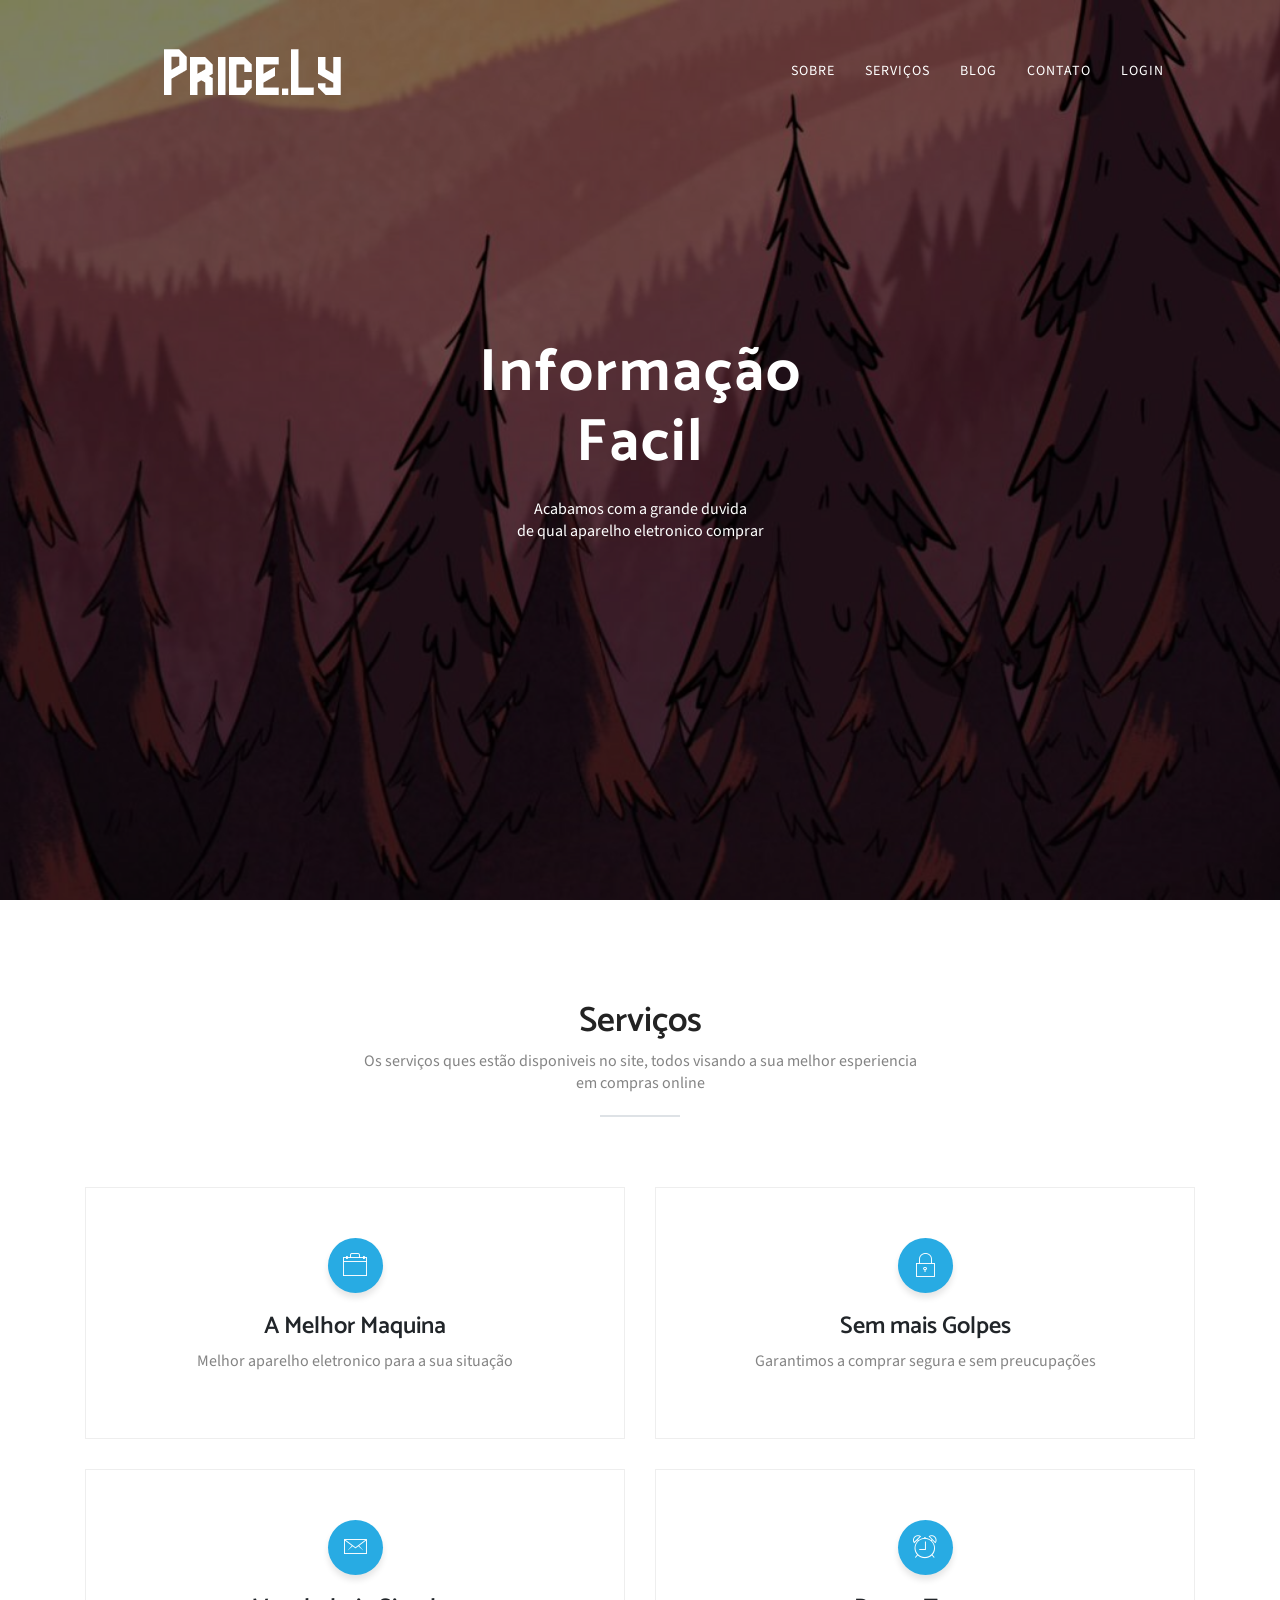
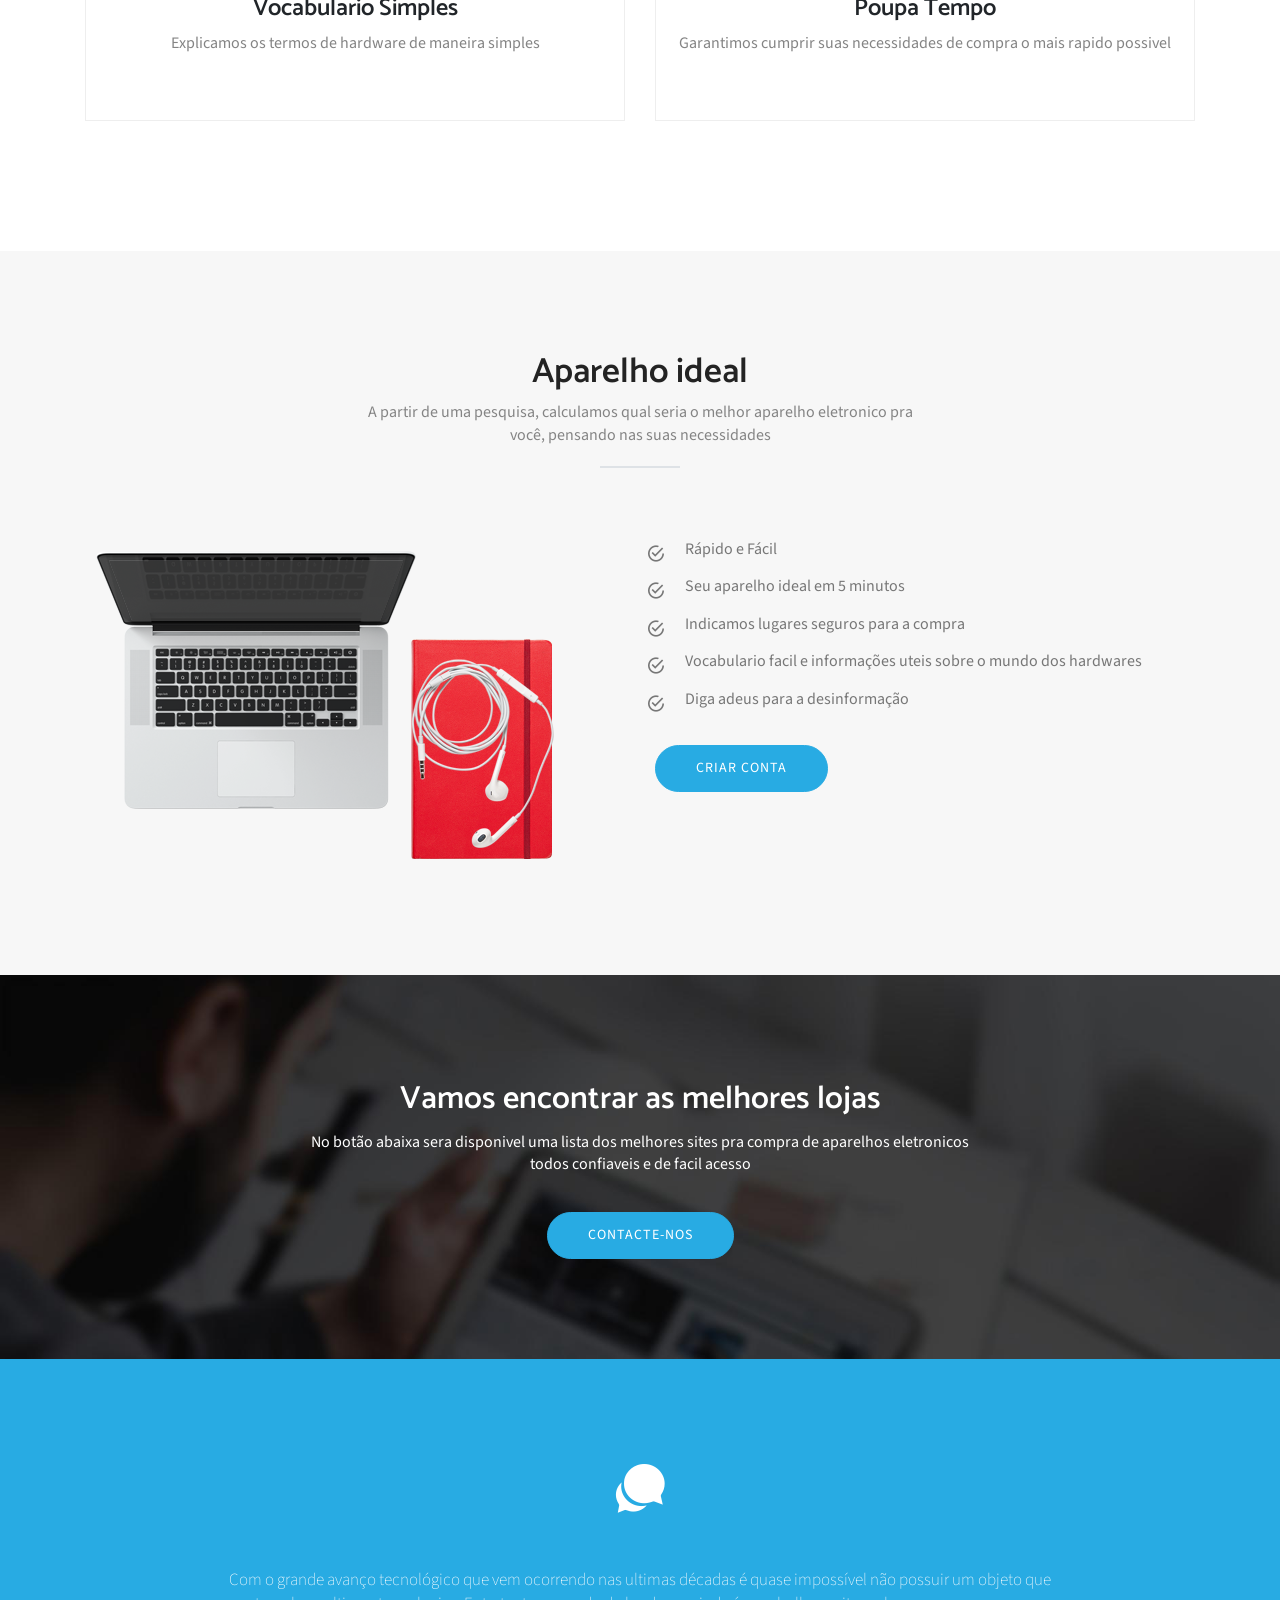
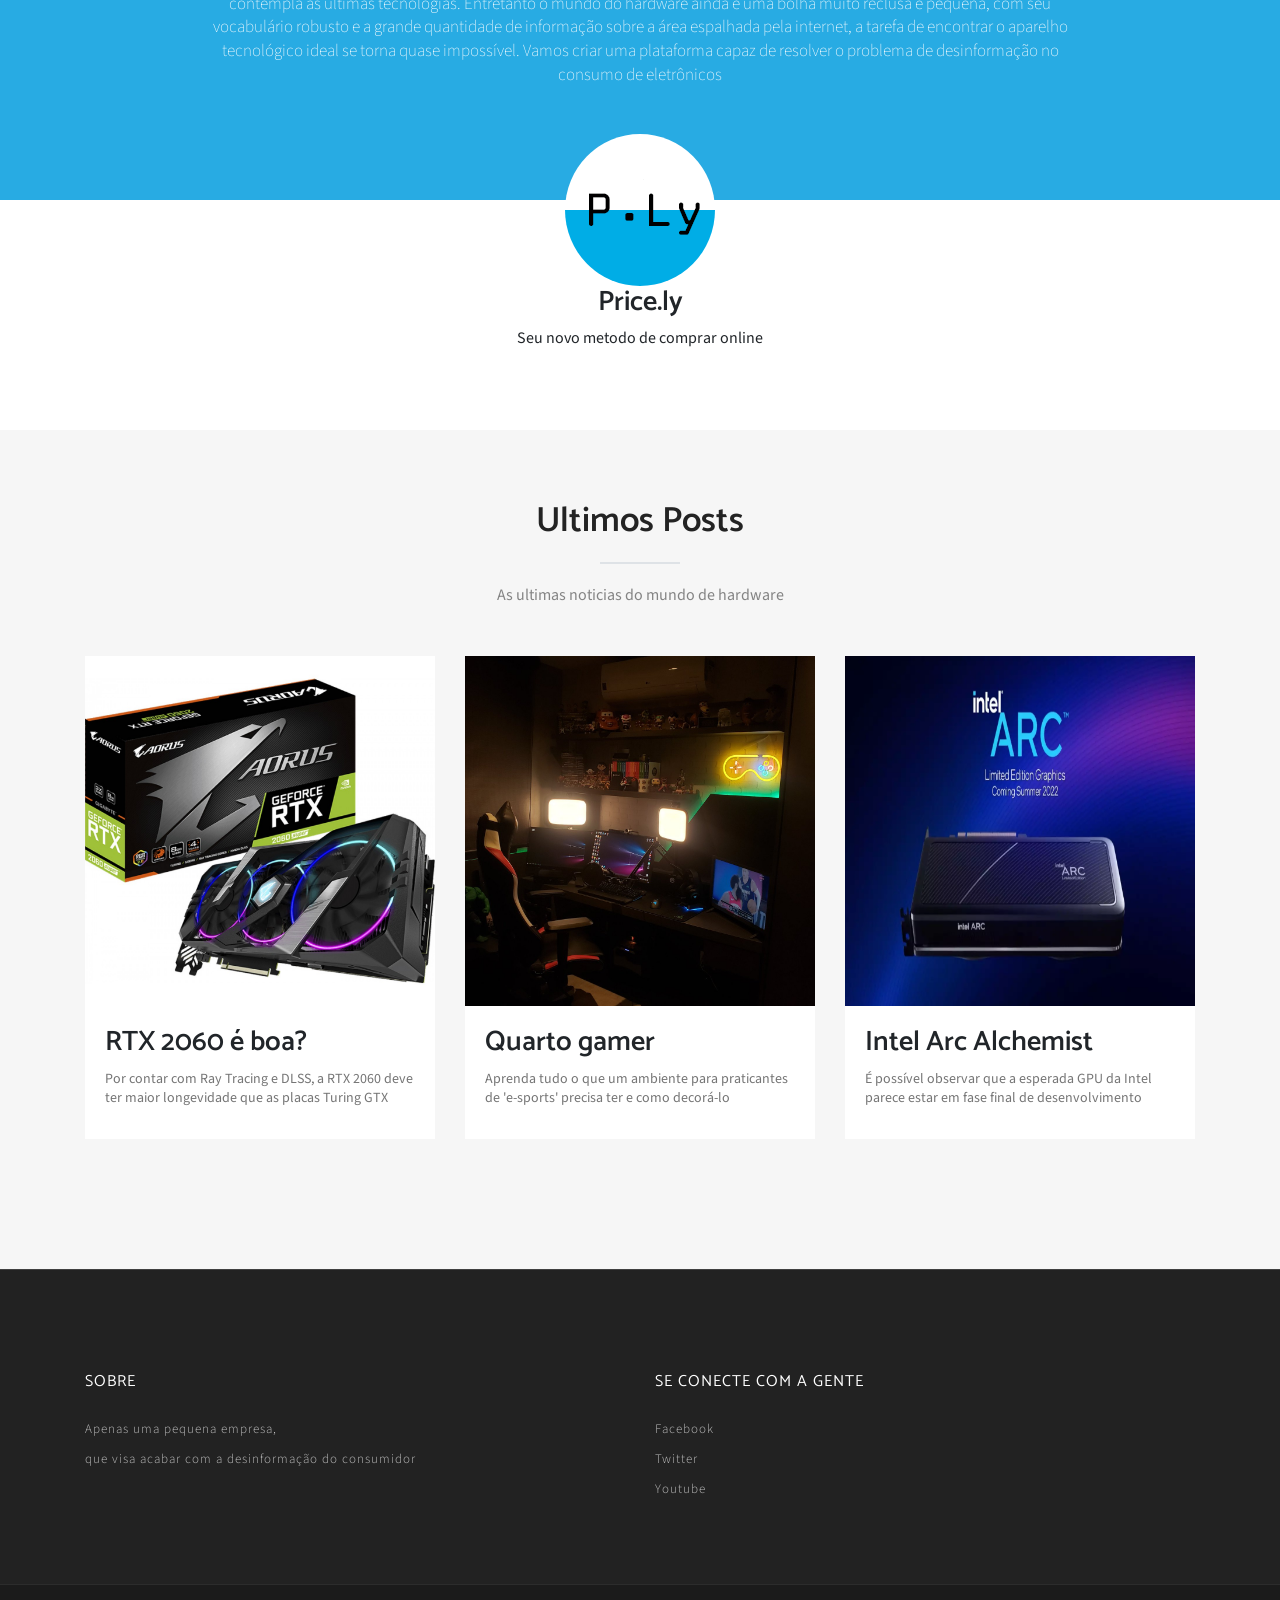
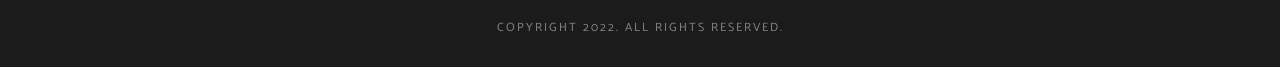
==== commit a2580836: "Web Template Template estático do projeto final" ====
--- a/codigo/Price.ly/index.html
+++ b/codigo/Price.ly/index.html
@@ -57,13 +57,13 @@
 				<div class="container">
 					<div class="row">
 						<div class="col-md-12 text-center">
-							<h1 data-duration-in=".3" data-animation-in="fadeInUp" data-delay-in=".1">O fim da desinformação<br></h1>
+							<h1 data-duration-in=".3" data-animation-in="fadeInUp" data-delay-in=".1">Informação<br>Facil</h1>
 							<p data-duration-in=".3" data-animation-in="fadeInUp" data-delay-in=".5">Acabamos com a grande duvida<br>de qual aparelho eletronico comprar</p>
 						</div>
 					</div>
 				</div>
 			</div>
-			<div class="slider-item th-fullpage hero-area" style="background-image: url(images/slider/imagem2.jpg);">
+			<div class="slider-item th-fullpage hero-area" style="background-image: url(images/slider/Cachoeira.jpg);">
 				<div class="container">
 					<div class="row">
 						<div class="col-md-12 text-center">
@@ -97,7 +97,7 @@
 								<div class="service-item">
 								<i class="tf-ion-ios-locked-outline"></i>
 								<h4>Sem mais Golpes</h4>
-								<p>Garantimos a comprar segura</p>
+								<p>Garantimos a comprar segura e sem preucupações</p>
 								</div>
 							</div>
 							<div class="col-md-6 col-sm-6 col-xs-12">
@@ -260,7 +260,6 @@
 		<!-- Owl Carousel -->
 		<script src="plugins/slick/slick.min.js"></script>
 		<!-- filter -->
-		<script src="plugins/filterizr/jquery.filterizr.min.js"></script>
 		<!-- Smooth Scroll js -->
 		<script src="plugins/smooth-scroll/smooth-scroll.min.js"></script>
 		
--- a/codigo/Price.ly/css/style.css
+++ b/codigo/Price.ly/css/style.css
@@ -409,8 +409,8 @@
   bottom: 0;
 }
 
-/*=================================================================
-  Navigation
+/*=================================================================
+  Navigation
 ==================================================================*/
 .navigation {
   transition: .3s all;
@@ -784,8 +784,8 @@
 }
 
 /* /slick arrows */
-/*=================================================================
-  About us section
+/*=================================================================
+  About us section
 ==================================================================*/
 .about {
   padding: 100px 0;
@@ -819,8 +819,8 @@
   margin-right: 8px;
 }
 
-/*=================================================================
-  About us 2 section
+/*=================================================================
+  About us 2 section
 ==================================================================*/
 .about-2 {
   background: #F7F7F7;
@@ -850,12 +850,12 @@
   font-size: 20px;
 }
 
-/*=================================================================
- Call To Action 1
+/*=================================================================
+ Call To Action 1
 ==================================================================*/
 .call-to-action {
   padding: 100px 0;
-  background: url("../images/call-to-action/call-to-action-bg-2.jpg");
+  background: url("../images/call-to-action/call-to-action.jpg");
   background-size: cover;
   color: #fff;
 }
@@ -872,8 +872,8 @@
   margin-top: 20px;
 }
 
-/*=================================================================
- Call To Action 2
+/*=================================================================
+ Call To Action 2
 ==================================================================*/
 .call-to-action-2 {
   padding: 100px 0;
@@ -894,8 +894,8 @@
   margin-top: 20px;
 }
 
-/*=================================================================
-  Contact
+/*=================================================================
+  Contact
   ==================================================================*/
 .contact-us {
   padding: 100px 0 50px 0;
@@ -1013,8 +1013,8 @@
   color: white;
 }
 
-/*=================================================================
-  Item counter section
+/*=================================================================
+  Item counter section
 ==================================================================*/
 .counters-item {
   padding-bottom: 30px;
@@ -1060,8 +1060,8 @@
   color: #666;
 }
 
-/*=================================================================
-  Pricing section
+/*=================================================================
+  Pricing section
 ==================================================================*/
 .pricing-table {
   padding: 100px 0;
@@ -1134,8 +1134,8 @@
   padding: 10px 0;
 }
 
-/*=================================================================
-  Portfolio section
+/*=================================================================
+  Portfolio section
 ==================================================================*/
 .portfolio-filter {
   margin-bottom: 40px;
@@ -1219,8 +1219,8 @@
   border-radius: 30px;
 }
 
-/*=================================================================
-  Services section
+/*=================================================================
+  Services section
 ==================================================================*/
 .services {
   padding: 100px 0 130px;
@@ -1256,8 +1256,8 @@
   color: #666;
 }
 
-/*=================================================================
-  Services section 2
+/*=================================================================
+  Services section 2
 ==================================================================*/
 .service-2 .service-item {
   border: 1px solid #eee;
@@ -1290,8 +1290,8 @@
   transition: all 0.3s ease 0s;
 }
 
-/*=================================================================
-  Our skills
+/*=================================================================
+  Our skills
 ==================================================================*/
 .team-skills .progress-block {
   margin-top: 40px;
@@ -1318,8 +1318,8 @@
   margin-top: 50px;
 }
 
-/*=================================================================
-  Step section
+/*=================================================================
+  Step section
 ==================================================================*/
 .development-steps .step {
   padding: 80px 20px;
@@ -1378,8 +1378,8 @@
   color: #fff;
 }
 
-/*=================================================================
-  Our Team
+/*=================================================================
+  Our Team
   ==================================================================*/
 .team {
   padding: 100px 0;
@@ -1478,8 +1478,8 @@
   transform: translateY(0%);
 }
 
-/*=================================================================
-  Testimonial section
+/*=================================================================
+  Testimonial section
 ==================================================================*/
 .testimonial {
   padding-top: 100px;
@@ -1525,8 +1525,8 @@
   height: auto;
 }
 
-/*=================================================================
-  Latest Posts
+/*=================================================================
+  Latest Posts
 ==================================================================*/
 .blog {
   padding-bottom: 110px;
@@ -1801,8 +1801,8 @@
   color: #28ABE3;
 }
 
-/*=================================================================
-  Single Blog Page
+/*=================================================================
+  Single Blog Page
 ==================================================================*/
 #blog-banner {
   padding-bottom: 100px;
@@ -1984,8 +1984,8 @@
   height: auto;
 }
 
-/*=================================================================
-  Footer section
+/*=================================================================
+  Footer section
 ==================================================================*/
 .top-footer {
   background-color: #222222;
@@ -2070,8 +2070,8 @@
   font-size: 200px;
 }
 
-/*============================================================
-	For Small Desktop
+/*============================================================
+	For Small Desktop
 ==============================================================*/
 @media (min-width: 700px) and (max-width: 1090px) {
   .counters-item:before {
@@ -2125,8 +2125,8 @@
   }
 }
 
-/*============================================================
-	Tablet (Portrait) Design for a width of 768px
+/*============================================================
+	Tablet (Portrait) Design for a width of 768px
 ==============================================================*/
 @media (min-width: 768px) and (max-width: 979px) {
   .counters-item:before {
@@ -2195,8 +2195,8 @@
   }
 }
 
-/*============================================================
-	Mobile (Portrait) Design for a width of 320px
+/*============================================================
+	Mobile (Portrait) Design for a width of 320px
 ==============================================================*/
 @media only screen and (max-width: 767px) {
   .counters-item:before {
@@ -2337,8 +2337,8 @@
   }
 }
 
-/*============================================================
-	Mobile (Landscape) Design for a width of 480px
+/*============================================================
+	Mobile (Landscape) Design for a width of 480px
 ==============================================================*/
 @media only screen and (min-width: 480px) and (max-width: 767px) {
   .title h2 {
